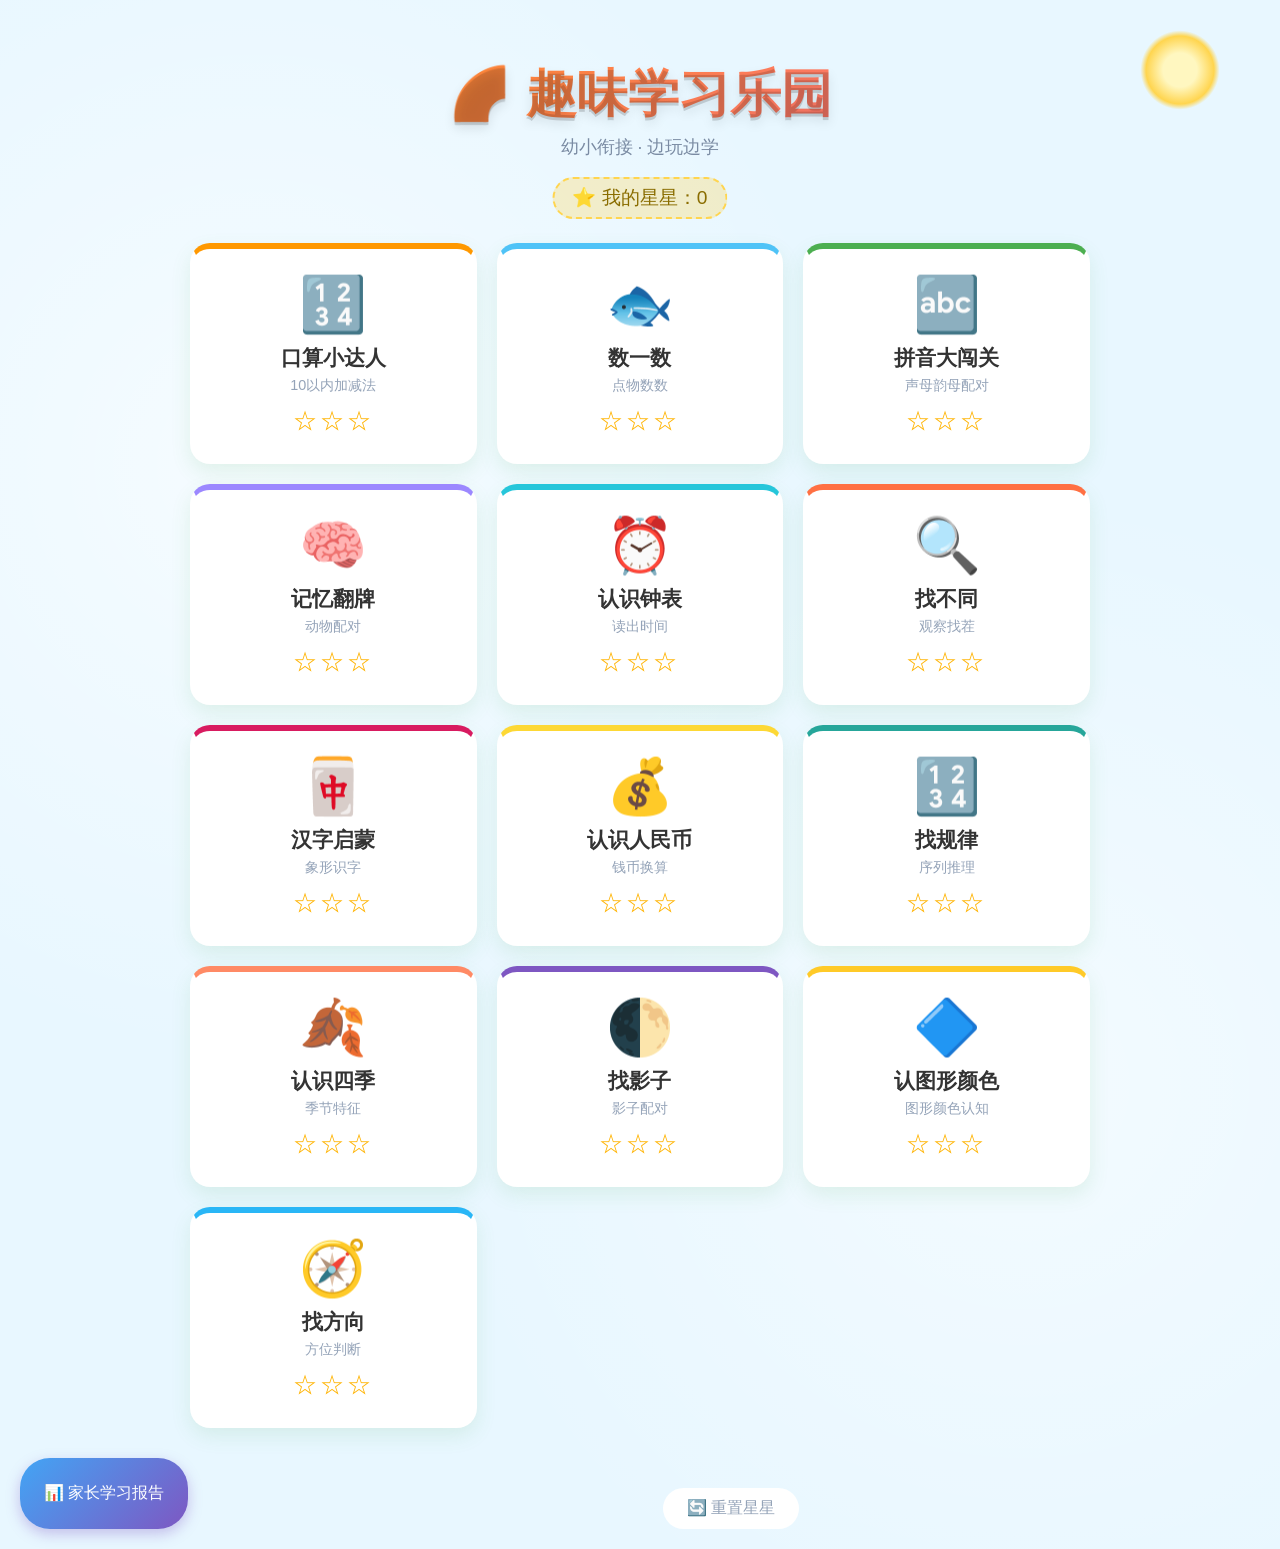
==== index.html @ 79a0d73b "feat: 幼小衔接趣味学习乐园 - 13个教学小游戏 + 家长学习报告" ====
<!DOCTYPE html>
<html lang="zh-CN">
<head>
<meta charset="UTF-8">
<meta name="viewport" content="width=device-width, initial-scale=1.0">
<title>幼小衔接 · 趣味学习乐园</title>
<link rel="stylesheet" href="style.css">
</head>
<body>
<!-- ===== 主菜单 ===== -->
<div id="menuScreen" class="screen active">
  <div class="sky">
    <div class="sun"></div>
    <div class="cloud c1"></div>
    <div class="cloud c2"></div>
  </div>
  <h1 class="title">🌈 趣味学习乐园</h1>
  <p class="subtitle">幼小衔接 · 边玩边学</p>
  <div class="star-total">⭐ 我的星星：<span id="totalStars">0</span></div>
  <div class="menu-grid">
    <div class="card" data-game="math">
      <div class="card-icon">🔢</div>
      <div class="card-name">口算小达人</div>
      <div class="card-desc">10以内加减法</div>
      <div class="card-stars" id="stars-math">☆☆☆</div>
    </div>
    <div class="card" data-game="count">
      <div class="card-icon">🐟</div>
      <div class="card-name">数一数</div>
      <div class="card-desc">点物数数</div>
      <div class="card-stars" id="stars-count">☆☆☆</div>
    </div>
    <div class="card" data-game="pinyin">
      <div class="card-icon">🔤</div>
      <div class="card-name">拼音大闯关</div>
      <div class="card-desc">声母韵母配对</div>
      <div class="card-stars" id="stars-pinyin">☆☆☆</div>
    </div>
    <div class="card" data-game="memory">
      <div class="card-icon">🧠</div>
      <div class="card-name">记忆翻牌</div>
      <div class="card-desc">动物配对</div>
      <div class="card-stars" id="stars-memory">☆☆☆</div>
    </div>
    <div class="card" data-game="clock">
      <div class="card-icon">⏰</div>
      <div class="card-name">认识钟表</div>
      <div class="card-desc">读出时间</div>
      <div class="card-stars" id="stars-clock">☆☆☆</div>
    </div>
    <div class="card" data-game="spot">
      <div class="card-icon">🔍</div>
      <div class="card-name">找不同</div>
      <div class="card-desc">观察找茬</div>
      <div class="card-stars" id="stars-spot">☆☆☆</div>
    </div>
    <div class="card" data-game="hanzi">
      <div class="card-icon">🀄</div>
      <div class="card-name">汉字启蒙</div>
      <div class="card-desc">象形识字</div>
      <div class="card-stars" id="stars-hanzi">☆☆☆</div>
    </div>
    <div class="card" data-game="money">
      <div class="card-icon">💰</div>
      <div class="card-name">认识人民币</div>
      <div class="card-desc">钱币换算</div>
      <div class="card-stars" id="stars-money">☆☆☆</div>
    </div>
    <div class="card" data-game="pattern">
      <div class="card-icon">🔢</div>
      <div class="card-name">找规律</div>
      <div class="card-desc">序列推理</div>
      <div class="card-stars" id="stars-pattern">☆☆☆</div>
    </div>
    <div class="card" data-game="season">
      <div class="card-icon">🍂</div>
      <div class="card-name">认识四季</div>
      <div class="card-desc">季节特征</div>
      <div class="card-stars" id="stars-season">☆☆☆</div>
    </div>
    <div class="card" data-game="shadow">
      <div class="card-icon">🌓</div>
      <div class="card-name">找影子</div>
      <div class="card-desc">影子配对</div>
      <div class="card-stars" id="stars-shadow">☆☆☆</div>
    </div>
    <div class="card" data-game="shapes">
      <div class="card-icon">🔷</div>
      <div class="card-name">认图形颜色</div>
      <div class="card-desc">图形颜色认知</div>
      <div class="card-stars" id="stars-shapes">☆☆☆</div>
    </div>
    <div class="card" data-game="direction">
      <div class="card-icon">🧭</div>
      <div class="card-name">找方向</div>
      <div class="card-desc">方位判断</div>
      <div class="card-stars" id="stars-direction">☆☆☆</div>
    </div>
  </div>
  <div class="menu-actions">
    <button class="btn report-btn" id="reportBtn">📊 家长学习报告</button>
    <button class="btn reset-btn" id="resetBtn">🔄 重置星星</button>
  </div>
</div>

<!-- ===== 家长学习报告屏 ===== -->
<div id="reportScreen" class="screen">
  <div class="game-topbar">
    <button class="btn back-btn" id="reportBackBtn">← 返回首页</button>
    <div class="game-title">📊 家长学习报告</div>
    <div class="game-score">⭐ <span id="reportTotalStars">0</span></div>
  </div>
  <div class="report-summary" id="reportSummary"></div>
  <div class="report-body">
    <div class="report-panel">
      <div class="report-panel-title">能力雷达图</div>
      <canvas id="radarCanvas" width="360" height="300"></canvas>
      <div class="radar-legend" id="radarLegend"></div>
    </div>
    <div class="report-panel">
      <div class="report-panel-title">各游戏表现</div>
      <div class="report-list" id="reportList"></div>
    </div>
  </div>
  <div class="report-actions">
    <button class="btn ghost-btn" id="reportResetBtn">🗑️ 清除全部记录</button>
  </div>
</div>

<!-- ===== 游戏容器（动态注入） ===== -->
<div id="gameScreen" class="screen">
  <div class="game-topbar">
    <button class="btn back-btn" id="backBtn">← 返回</button>
    <div class="game-title" id="gameTitle"></div>
    <div class="game-score">⭐ <span id="gameStars">0</span></div>
  </div>
  <div id="gameArea"></div>
</div>

<!-- ===== 弹窗 ===== -->
<div id="modal" class="modal hidden">
  <div class="modal-box">
    <div class="modal-emoji" id="modalEmoji">🎉</div>
    <div class="modal-title" id="modalTitle"></div>
    <div class="modal-text" id="modalText"></div>
    <button class="btn primary-btn" id="modalBtn">再来一局</button>
    <button class="btn ghost-btn" id="modalBackBtn">返回首页</button>
  </div>
</div>

<!-- 音效 -->
<audio id="snd-correct" preload="auto"></audio>
<audio id="snd-wrong" preload="auto"></audio>
<audio id="snd-win" preload="auto"></audio>
<audio id="snd-click" preload="auto"></audio>

<script src="game.js"></script>
</body>
</html>
---- style.css ----
/* ===== 基础 ===== */
* { margin: 0; padding: 0; box-sizing: border-box; }
:root {
  --green: #4caf50;
  --green-dark: #388e3c;
  --orange: #ff9800;
  --pink: #ff6b9d;
  --blue: #4fc3f7;
  --purple: #9c88ff;
  --yellow: #ffd54f;
  --bg: #e8f7ff;
}
body {
  font-family: "PingFang SC", "Microsoft YaHei", "Segoe UI", sans-serif;
  background: var(--bg);
  min-height: 100vh;
  overflow-x: hidden;
  user-select: none;
  -webkit-user-select: none;
  background-image: radial-gradient(circle at 20% 30%, rgba(255,255,255,.6) 0%, transparent 40%),
                    radial-gradient(circle at 80% 70%, rgba(255,255,255,.5) 0%, transparent 40%);
}

/* ===== 屏幕切换 ===== */
.screen { display: none; min-height: 100vh; padding: 20px; position: relative; }
.screen.active { display: block; animation: fadeIn .4s ease; }
@keyframes fadeIn { from { opacity: 0; transform: translateY(10px); } to { opacity: 1; transform: none; } }
.hidden { display: none !important; }

/* ===== 主菜单 ===== */
.sky { position: absolute; inset: 0; overflow: hidden; pointer-events: none; }
.sun {
  position: absolute; top: 30px; right: 60px; width: 80px; height: 80px;
  background: radial-gradient(circle, #fff7c0 30%, var(--yellow) 60%, transparent 70%);
  border-radius: 50%; animation: spin 24s linear infinite;
}
@keyframes spin { to { transform: rotate(360deg); } }
.cloud {
  position: absolute; background: rgba(255,255,255,.85); border-radius: 50px;
  animation: drift linear infinite;
}
.c1 { width: 120px; height: 40px; top: 70px; left: -150px; animation-duration: 40s; }
.c1::before { content: ''; position: absolute; width: 50px; height: 50px; background: inherit; border-radius: 50%; top: -25px; left: 20px; }
.c1::after { content: ''; position: absolute; width: 35px; height: 35px; background: inherit; border-radius: 50%; top: -15px; left: 60px; }
.c2 { width: 90px; height: 30px; top: 180px; left: -120px; animation-duration: 55s; animation-delay: -20s; }
.c2::before { content: ''; position: absolute; width: 40px; height: 40px; background: inherit; border-radius: 50%; top: -20px; left: 15px; }
.c2::after { content: ''; position: absolute; width: 28px; height: 28px; background: inherit; border-radius: 50%; top: -12px; left: 45px; }
@keyframes drift { to { transform: translateX(calc(100vw + 200px)); } }

.title {
  text-align: center; font-size: clamp(2rem, 6vw, 3.2rem);
  color: #fff; text-shadow: 0 3px 0 rgba(0,0,0,.15), 0 6px 12px rgba(0,0,0,.1);
  padding-top: 40px; position: relative; z-index: 1;
  background: linear-gradient(135deg, var(--orange), var(--pink));
  -webkit-background-clip: text; background-clip: text; -webkit-text-fill-color: transparent;
}
.subtitle { text-align: center; color: #7a8ba3; font-size: 1.1rem; margin: 6px 0 18px; position: relative; z-index: 1; }
.star-total {
  text-align: center; font-size: 1.2rem; color: #8a6d00; background: rgba(255,213,79,.3);
  display: inline-block; padding: 6px 18px; border-radius: 30px; margin: 0 auto 24px;
  position: relative; z-index: 1; left: 50%; transform: translateX(-50%);
  border: 2px dashed var(--yellow);
}

.menu-grid {
  display: grid; grid-template-columns: repeat(auto-fit, minmax(220px, 1fr));
  gap: 20px; max-width: 900px; margin: 0 auto; position: relative; z-index: 1;
}
.card {
  background: #fff; border-radius: 20px; padding: 24px 16px; text-align: center;
  box-shadow: 0 8px 20px rgba(76,175,80,.12); cursor: pointer;
  transition: transform .2s, box-shadow .2s; border: 3px solid transparent;
}
.card:hover { transform: translateY(-6px) scale(1.03); box-shadow: 0 14px 30px rgba(76,175,80,.25); }
.card:active { transform: scale(.96); }
.card-icon { font-size: 3.4rem; margin-bottom: 8px; animation: bounce 2s infinite; }
.card:nth-child(1) .card-icon { animation-delay: 0s; }
.card:nth-child(2) .card-icon { animation-delay: .3s; }
.card:nth-child(3) .card-icon { animation-delay: .6s; }
.card:nth-child(4) .card-icon { animation-delay: .9s; }
@keyframes bounce { 0%,100% { transform: translateY(0); } 50% { transform: translateY(-8px); } }
.card-name { font-size: 1.3rem; font-weight: 700; color: #333; margin-bottom: 4px; }
.card-desc { color: #94a3b8; font-size: .9rem; margin-bottom: 10px; }
.card-stars { font-size: 1.5rem; color: #ffb300; letter-spacing: 3px; }
.card[data-game="math"] { border-top: 6px solid var(--orange); }
.card[data-game="count"] { border-top: 6px solid var(--blue); }
.card[data-game="pinyin"] { border-top: 6px solid var(--green); }
.card[data-game="memory"] { border-top: 6px solid var(--purple); }
.card[data-game="clock"] { border-top: 6px solid #26c6da; }
.card[data-game="spot"] { border-top: 6px solid #ff7043; }
.card[data-game="hanzi"] { border-top: 6px solid #d81b60; }
.card[data-game="money"] { border-top: 6px solid #fdd835; }
.card[data-game="pattern"] { border-top: 6px solid #26a69a; }
.card[data-game="season"] { border-top: 6px solid #ff8a65; }
.card[data-game="shadow"] { border-top: 6px solid #7e57c2; }
.card[data-game="shapes"] { border-top: 6px solid #ffca28; }
.card[data-game="direction"] { border-top: 6px solid #29b6f6; }

.reset-btn {
  display: block; margin: 30px auto 0; background: #fff; color: #94a3b8;
  border: 2px dashed #cbd5e1; border-radius: 20px; padding: 8px 22px;
  cursor: pointer; font-size: .9rem; transition: .2s; position: relative; z-index: 1;
}
.reset-btn:hover { background: #fff5f5; color: var(--pink); border-color: var(--pink); }

/* ===== 游戏顶栏 ===== */
.game-topbar {
  display: flex; align-items: center; justify-content: space-between;
  max-width: 800px; margin: 0 auto 16px; gap: 12px; flex-wrap: wrap;
}
.game-title { font-size: 1.5rem; font-weight: 800; color: #333; }
.game-score {
  background: linear-gradient(135deg, #fff3c4, #ffe082); padding: 6px 16px;
  border-radius: 30px; font-weight: 700; color: #8a6d00; box-shadow: 0 3px 8px rgba(255,213,79,.4);
}

/* ===== 按钮 ===== */
.btn {
  border: none; border-radius: 30px; padding: 10px 24px; font-size: 1rem;
  cursor: pointer; transition: transform .15s, box-shadow .15s; font-family: inherit;
}
.btn:hover { transform: translateY(-2px); }
.btn:active { transform: scale(.94); }
.back-btn { background: #fff; color: #64748b; box-shadow: 0 3px 8px rgba(0,0,0,.08); }
.primary-btn {
  background: linear-gradient(135deg, var(--orange), #ff7043); color: #fff;
  font-size: 1.15rem; padding: 12px 34px; box-shadow: 0 6px 16px rgba(255,112,67,.4);
}
.ghost-btn { background: #f1f5f9; color: #64748b; margin-left: 10px; }

/* ===== 游戏区 ===== */
#gameArea { max-width: 800px; margin: 0 auto; }
.game-hint { text-align: center; font-size: 1.4rem; color: #475569; margin: 10px 0 20px; font-weight: 600; }
.option-grid {
  display: grid; grid-template-columns: repeat(auto-fit, minmax(110px, 1fr));
  gap: 16px; max-width: 560px; margin: 0 auto;
}
.option-btn {
  background: #fff; border: 3px solid #e2e8f0; border-radius: 18px;
  font-size: 1.6rem; font-weight: 700; color: #334155; padding: 22px 10px;
  cursor: pointer; transition: all .18s; box-shadow: 0 4px 10px rgba(0,0,0,.06);
}
.option-btn:hover { border-color: var(--blue); transform: translateY(-3px); box-shadow: 0 8px 18px rgba(79,195,247,.25); }
.option-btn:active { transform: scale(.93); }
.option-btn.correct { background: #e8f5e9; border-color: var(--green); animation: pop .4s; }
.option-btn.wrong { background: #ffebee; border-color: #ef5350; animation: shake .4s; }
.option-btn.disabled { pointer-events: none; opacity: .75; }
@keyframes pop { 0% { transform: scale(1); } 50% { transform: scale(1.15); } 100% { transform: scale(1); } }
@keyframes shake { 0%,100% { transform: translateX(0); } 25% { transform: translateX(-8px); } 75% { transform: translateX(8px); } }

/* 数一数 */
.fish-pond {
  background: linear-gradient(180deg, #b3e5fc, #e1f5fe 70%, #c8e6c9);
  border-radius: 24px; padding: 30px 20px; margin: 0 auto 20px;
  max-width: 600px; display: flex; flex-wrap: wrap; gap: 14px; justify-content: center;
  min-height: 200px; box-shadow: inset 0 -8px 20px rgba(76,175,80,.15);
}
.fish {
  font-size: 2.6rem; cursor: pointer; transition: transform .2s;
  animation: swim 3s ease-in-out infinite;
}
.fish:hover { transform: scale(1.2) rotate(10deg); }
.fish.selected { transform: scale(1.2); filter: drop-shadow(0 0 8px rgba(255,213,79,.9)); animation: none; }
.fish.answered { opacity: .35; cursor: default; pointer-events: none; }
@keyframes swim { 0%,100% { transform: translateY(0) rotate(-3deg); } 50% { transform: translateY(-8px) rotate(3deg); } }
.count-input-row { text-align: center; margin: 10px 0; }
.count-input {
  width: 120px; padding: 12px; font-size: 1.6rem; text-align: center;
  border: 3px solid var(--blue); border-radius: 16px; outline: none; font-family: inherit;
}
.count-input:focus { border-color: var(--orange); box-shadow: 0 0 0 4px rgba(255,152,0,.15); }
.count-check {
  background: linear-gradient(135deg, var(--green), #66bb6a); color: #fff;
  font-size: 1.2rem; padding: 12px 30px; border-radius: 30px; cursor: pointer;
  border: none; box-shadow: 0 5px 12px rgba(76,175,80,.35); transition: .2s; margin-left: 10px;
}
.count-check:hover { transform: translateY(-2px); }
.count-check:active { transform: scale(.94); }

/* 拼音配对 */
.match-grid {
  display: grid; grid-template-columns: 1fr 1fr; gap: 24px; max-width: 640px; margin: 0 auto;
}
.match-col { display: flex; flex-direction: column; gap: 14px; }
.match-col-label { text-align: center; font-weight: 800; font-size: 1.1rem; color: #64748b; margin-bottom: 2px; }
.match-slot {
  background: #fff; border: 3px dashed #cbd5e1; border-radius: 16px; padding: 16px;
  text-align: center; font-size: 1.7rem; font-weight: 700; color: #475569;
  min-height: 64px; display: flex; align-items: center; justify-content: center;
  cursor: pointer; transition: .2s; position: relative;
}
.match-slot:hover { border-color: var(--purple); }
.match-slot.selected { border-color: var(--purple); border-style: solid; background: #f3f0ff; box-shadow: 0 0 0 4px rgba(156,136,255,.2); }
.match-slot.matched { border-color: var(--green); border-style: solid; background: #e8f5e9; color: var(--green-dark); pointer-events: none; }
.match-slot.wrong-flash { border-color: #ef5350; background: #ffebee; animation: shake .4s; }
.match-slot .badge {
  position: absolute; top: -10px; right: -10px; background: var(--green); color: #fff;
  font-size: .8rem; border-radius: 50%; width: 26px; height: 26px; display: flex; align-items: center; justify-content: center;
}

/* 记忆翻牌 */
.memory-grid {
  display: grid; grid-template-columns: repeat(4, 1fr); gap: 14px; max-width: 480px; margin: 0 auto;
}
.mem-card {
  aspect-ratio: 1 / 1.1; perspective: 600px; cursor: pointer;
}
.mem-inner {
  position: relative; width: 100%; height: 100%; transition: transform .45s;
  transform-style: preserve-3d; border-radius: 16px;
}
.mem-card.flipped .mem-inner { transform: rotateY(180deg); }
.mem-face {
  position: absolute; inset: 0; backface-visibility: hidden; -webkit-backface-visibility: hidden;
  border-radius: 16px; display: flex; align-items: center; justify-content: center; font-size: 2rem;
}
.mem-back {
  background: linear-gradient(135deg, var(--purple), #b388ff); color: #fff; font-size: 2.2rem;
  box-shadow: 0 4px 10px rgba(156,136,255,.35);
}
.mem-front {
  background: #fff; transform: rotateY(180deg); border: 3px solid #e2e8f0;
  box-shadow: 0 4px 10px rgba(0,0,0,.08);
}
.mem-card.matched .mem-inner { animation: pop .5s; }
.mem-card.matched .mem-front { border-color: var(--green); background: #e8f5e9; cursor: default; }
.mem-card.matched { pointer-events: none; }

/* ===== 弹窗 ===== */
.modal {
  position: fixed; inset: 0; background: rgba(30,41,59,.55); display: flex;
  align-items: center; justify-content: center; z-index: 100; backdrop-filter: blur(4px);
}
.modal-box {
  background: #fff; border-radius: 28px; padding: 36px 44px; text-align: center;
  max-width: 420px; width: 90%; box-shadow: 0 20px 60px rgba(0,0,0,.25);
  animation: popIn .4s cubic-bezier(.34,1.56,.64,1);
}
@keyframes popIn { from { transform: scale(.7); opacity: 0; } to { transform: scale(1); opacity: 1; } }
.modal-emoji { font-size: 4rem; animation: bounce 1.2s infinite; }
.modal-title { font-size: 1.8rem; font-weight: 800; color: #333; margin: 12px 0 6px; }
.modal-text { color: #64748b; font-size: 1.05rem; margin-bottom: 22px; line-height: 1.6; }
.modal-stars { font-size: 2.2rem; color: #ffb300; margin-bottom: 16px; letter-spacing: 6px; }

/* ===== 浮动星星动画 ===== */
.float-star {
  position: fixed; font-size: 1.8rem; pointer-events: none; z-index: 200;
  animation: floatUp 1.2s ease-out forwards;
}
@keyframes floatUp {
  0% { transform: translateY(0) scale(.6); opacity: 1; }
  100% { transform: translateY(-120px) scale(1.3); opacity: 0; }
}

/* ===== 认识钟表 ===== */
.clock-wrap { text-align: center; margin: 10px 0 20px; }
.clock-svg { width: 240px; height: 240px; filter: drop-shadow(0 8px 16px rgba(0,0,0,.15)); }
.clock-face { fill: #fff; stroke: #334155; stroke-width: 4; }
.clock-tick { stroke: #94a3b8; stroke-width: 2; }
.clock-tick.major { stroke: #334155; stroke-width: 3.5; }
.clock-hand-h { stroke: #334155; stroke-width: 7; stroke-linecap: round; }
.clock-hand-m { stroke: #475569; stroke-width: 4; stroke-linecap: round; }
.clock-center { fill: #ff7043; }

/* ===== 找不同 ===== */
.spot-scene {
  display: flex; gap: 20px; justify-content: center; flex-wrap: wrap; margin: 10px 0;
}
.spot-panel { position: relative; }
.spot-label { text-align: center; font-weight: 700; color: #64748b; margin-bottom: 4px; }
.spot-canvas {
  background: #fff; border: 3px solid #e2e8f0; border-radius: 16px;
  cursor: crosshair; display: block;
}
.spot-canvas.selected { border-color: var(--orange); box-shadow: 0 0 0 4px rgba(255,152,0,.2); }
.spot-bubble {
  position: absolute; width: 26px; height: 26px; border-radius: 50%;
  background: rgba(76,175,80,.9); color: #fff; font-size: 1rem; font-weight: 700;
  display: flex; align-items: center; justify-content: center;
  animation: popIn .3s; pointer-events: none; z-index: 2;
}

/* ===== 汉字启蒙 ===== */
.hanzi-quiz { text-align: center; }
.hanzi-big {
  font-size: 6rem; font-weight: 800; color: #334155; margin: 8px 0 4px;
  text-shadow: 0 4px 10px rgba(0,0,0,.08);
}
.hanzi-pic { font-size: 3.6rem; margin-bottom: 14px; animation: bounce 2s infinite; }
.hanzi-options { display: grid; grid-template-columns: repeat(auto-fit, minmax(120px, 1fr)); gap: 14px; max-width: 480px; margin: 0 auto; }
.hanzi-opt {
  background: #fff; border: 3px solid #f3d1e0; border-radius: 16px; padding: 16px 8px;
  font-size: 1.2rem; font-weight: 700; color: #4a4a4a; cursor: pointer; transition: .18s;
}
.hanzi-opt .hz { display: block; font-size: 2.4rem; margin-bottom: 4px; }
.hanzi-opt:hover { border-color: #d81b60; transform: translateY(-3px); }
.hanzi-opt.correct { background: #e8f5e9; border-color: var(--green); animation: pop .4s; }
.hanzi-opt.wrong { background: #ffebee; border-color: #ef5350; animation: shake .4s; }
.hanzi-opt.disabled { pointer-events: none; opacity: .7; }

/* ===== 认识人民币 ===== */
.money-display { text-align: center; margin: 10px 0 20px; }
.money-question {
  display: inline-block; background: linear-gradient(135deg, #fff9c4, #fff3cd);
  border: 3px solid #fdd835; border-radius: 20px; padding: 18px 34px;
  font-size: 1.8rem; font-weight: 800; color: #8d6e00; box-shadow: 0 6px 16px rgba(253,216,53,.3);
}
.money-options { display: grid; grid-template-columns: repeat(auto-fit, minmax(130px, 1fr)); gap: 14px; max-width: 560px; margin: 0 auto; }
.money-opt {
  background: #fff; border: 3px solid #e2e8f0; border-radius: 16px; padding: 14px 10px;
  font-size: 1.1rem; font-weight: 700; color: #334155; cursor: pointer; transition: .18s;
  text-align: center; box-shadow: 0 4px 10px rgba(0,0,0,.06);
}
.money-opt .coin { display: block; font-size: 2.2rem; margin-bottom: 4px; }
.money-opt:hover { border-color: #fdd835; transform: translateY(-3px); box-shadow: 0 8px 18px rgba(253,216,53,.3); }
.money-opt.correct { background: #e8f5e9; border-color: var(--green); animation: pop .4s; }
.money-opt.wrong { background: #ffebee; border-color: #ef5350; animation: shake .4s; }
.money-opt.disabled { pointer-events: none; opacity: .7; }

/* ===== 找规律 ===== */
.pattern-seq {
  display: flex; gap: 10px; justify-content: center; flex-wrap: wrap;
  margin: 16px 0 22px; padding: 20px; background: #fff; border-radius: 20px;
  border: 3px dashed #b2dfdb; max-width: 620px; margin-left: auto; margin-right: auto;
}
.pattern-item {
  width: 56px; height: 56px; display: flex; align-items: center; justify-content: center;
  background: linear-gradient(135deg, #e0f7fa, #b2ebf2); border-radius: 14px;
  font-size: 1.8rem; font-weight: 800; color: #00695c; box-shadow: 0 3px 8px rgba(38,166,154,.25);
  animation: popIn .3s;
}
.pattern-item.emoji-item { background: #fff3e0; font-size: 2rem; color: #e65100; }
.pattern-item.blank { background: #fff; border: 3px dashed #26a69a; color: #26a69a; animation: pulse 1.2s infinite; }
@keyframes pulse { 0%,100% { transform: scale(1); } 50% { transform: scale(1.12); } }
.pattern-options { display: grid; grid-template-columns: repeat(auto-fit, minmax(90px, 1fr)); gap: 12px; max-width: 480px; margin: 0 auto; }
.pattern-opt {
  background: #fff; border: 3px solid #b2dfdb; border-radius: 14px; padding: 12px 6px;
  font-size: 1.5rem; font-weight: 700; color: #334155; cursor: pointer; transition: .18s;
  box-shadow: 0 3px 8px rgba(0,0,0,.05);
}
.pattern-opt:hover { border-color: #26a69a; transform: translateY(-3px); }
.pattern-opt.correct { background: #e0f2f1; border-color: #26a69a; animation: pop .4s; }
.pattern-opt.wrong { background: #ffebee; border-color: #ef5350; animation: shake .4s; }
.pattern-opt.disabled { pointer-events: none; opacity: .7; }

/* ===== 响应式 ===== */
@media (max-width: 520px) {
  .option-grid { grid-template-columns: repeat(2, 1fr); }
  .memory-grid { grid-template-columns: repeat(4, 1fr); gap: 8px; }
  .mem-face { font-size: 1.5rem; }
  .match-grid { grid-template-columns: 1fr; gap: 12px; }
  .menu-grid { grid-template-columns: repeat(2, 1fr); gap: 12px; }
  .card-icon { font-size: 2.4rem; }
  .card-name { font-size: 1.05rem; }
  .fish { font-size: 2rem; }
  .clock-svg { width: 200px; height: 200px; }
  .spot-scene { flex-direction: column; align-items: center; }
  .hanzi-big { font-size: 4.5rem; }
}

/* ===== 认识四季 ===== */
.season-quiz { text-align: center; }
.season-big { font-size: 5.5rem; margin: 6px 0 8px; display: block; animation: bounce 2s infinite; }
.season-desc { font-size: 1.3rem; color: #475569; margin-bottom: 18px; }
.season-options { display: grid; grid-template-columns: repeat(auto-fit, minmax(120px, 1fr)); gap: 14px; max-width: 500px; margin: 0 auto; }
.season-opt {
  background: #fff; border: 3px solid #e2e8f0; border-radius: 18px; padding: 16px 8px;
  cursor: pointer; transition: .18s; box-shadow: 0 4px 10px rgba(0,0,0,.06);
}
.season-opt:hover { transform: translateY(-3px); box-shadow: 0 8px 18px rgba(255,138,101,.3); }
.season-opt .se-icon { display: block; font-size: 2.6rem; margin-bottom: 4px; }
.season-opt .se-name { font-size: 1.1rem; font-weight: 700; color: #334155; }
.season-opt.correct { background: #e8f5e9; border-color: var(--green); animation: pop .4s; }
.season-opt.wrong { background: #ffebee; border-color: #ef5350; animation: shake .4s; }
.season-opt.disabled { pointer-events: none; opacity: .7; }

/* ===== 找影子 ===== */
.shadow-grid {
  display: grid; grid-template-columns: 1fr 1fr; gap: 24px; max-width: 620px; margin: 0 auto;
}
.shadow-col { display: flex; flex-direction: column; gap: 12px; }
.shadow-col-label { text-align: center; font-weight: 800; font-size: 1.1rem; color: #64748b; }
.shadow-item {
  background: #fff; border: 3px dashed #cbd5e1; border-radius: 16px; min-height: 72px;
  display: flex; align-items: center; justify-content: center; font-size: 2.4rem;
  cursor: pointer; transition: .2s;
}
.shadow-item:hover { border-color: #7e57c2; }
.shadow-item.selected { border-color: #7e57c2; border-style: solid; background: #f3e5f5; box-shadow: 0 0 0 4px rgba(126,87,194,.2); }
.shadow-item.matched { border-color: var(--green); border-style: solid; background: #e8f5e9; pointer-events: none; opacity: .6; }
.shadow-item.shadow { background: #f5f3f0; color: #6b7280; filter: drop-shadow(0 0 0) grayscale(1); }
.shadow-item.wrong-flash { border-color: #ef5350; background: #ffebee; animation: shake .4s; }
.shadow-item .badge {
  position: absolute; top: -10px; right: -10px; background: var(--green); color: #fff;
  font-size: .8rem; border-radius: 50%; width: 26px; height: 26px; display: flex; align-items: center; justify-content: center;
}
.shadow-item { position: relative; }

/* ===== 菜单按钮组 ===== */
.menu-actions { display: flex; justify-content: center; gap: 14px; margin-top: 30px; flex-wrap: wrap; position: relative; z-index: 1; }
.report-btn {
  background: linear-gradient(135deg, #42a5f5, #7e57c2); color: #fff;
  padding: 10px 24px; border-radius: 30px; box-shadow: 0 5px 14px rgba(126,87,194,.35);
}

/* ===== 认图形/颜色 ===== */
.shape-quiz { text-align: center; }
.shape-big { display: flex; gap: 16px; justify-content: center; margin: 12px 0; }
.shape-symbol { width: 90px; height: 90px; display: inline-flex; align-items: center; justify-content: center; border-radius: 18px; background: #fff; box-shadow: 0 6px 16px rgba(0,0,0,.08); }
.shape-symbol .fig { width: 56px; height: 56px; }
.shape-options { display: grid; grid-template-columns: repeat(auto-fit, minmax(120px, 1fr)); gap: 14px; max-width: 540px; margin: 0 auto; }
.shape-opt {
  background: #fff; border: 3px solid #e2e8f0; border-radius: 18px; padding: 14px 8px;
  cursor: pointer; transition: .18s; box-shadow: 0 4px 10px rgba(0,0,0,.06);
}
.shape-opt:hover { transform: translateY(-3px); box-shadow: 0 8px 18px rgba(255,202,40,.3); }
.shape-opt .swatch { width: 34px; height: 34px; border-radius: 8px; display: inline-block; margin-bottom: 4px; border: 2px solid rgba(0,0,0,.1); }
.shape-opt .sh-name { display: block; font-size: 1.05rem; font-weight: 700; color: #334155; }
.shape-opt.correct { background: #e8f5e9; border-color: var(--green); animation: pop .4s; }
.shape-opt.wrong { background: #ffebee; border-color: #ef5350; animation: shake .4s; }
.shape-opt.disabled { pointer-events: none; opacity: .7; }

/* ===== 找方向 ===== */
.dir-grid-wrap { text-align: center; margin: 10px 0 20px; }
.dir-grid {
  display: inline-grid; grid-template-columns: repeat(3, 84px); gap: 8px;
  background: linear-gradient(135deg, #e3f2fd, #bbdefb); padding: 14px; border-radius: 20px;
  box-shadow: inset 0 -4px 12px rgba(41,182,246,.25);
}
.dir-cell {
  width: 84px; height: 84px; background: #fff; border-radius: 14px;
  display: flex; align-items: center; justify-content: center; font-size: 2.4rem;
  box-shadow: 0 3px 8px rgba(0,0,0,.08);
}
.dir-cell.center { background: #fff9c4; border: 3px dashed #ffca28; }
.dir-cell.spotlight { animation: spotlight .8s ease; }
@keyframes spotlight { 0% { transform: scale(1); box-shadow: 0 0 0 0 rgba(255,87,34,.6); } 100% { transform: scale(1.05); box-shadow: 0 0 0 18px rgba(255,87,34,0); } }
.dir-question { font-size: 1.5rem; font-weight: 700; color: #334155; margin-bottom: 16px; }

/* ===== 家长报告 ===== */
.report-summary {
  display: grid; grid-template-columns: repeat(auto-fit, minmax(160px, 1fr)); gap: 14px;
  max-width: 800px; margin: 0 auto 22px;
}
.report-stat {
  background: #fff; border-radius: 18px; padding: 16px; text-align: center;
  box-shadow: 0 5px 14px rgba(0,0,0,.07); border-top: 5px solid var(--blue);
}
.report-stat:nth-child(2) { border-top-color: var(--green); }
.report-stat:nth-child(3) { border-top-color: var(--orange); }
.report-stat:nth-child(4) { border-top-color: var(--purple); }
.report-stat .num { font-size: 2rem; font-weight: 800; color: #334155; }
.report-stat .lbl { font-size: .85rem; color: #94a3b8; margin-top: 4px; }
.report-body {
  display: grid; grid-template-columns: 1fr 1fr; gap: 20px; max-width: 800px; margin: 0 auto;
}
.report-panel {
  background: #fff; border-radius: 20px; padding: 20px; box-shadow: 0 5px 14px rgba(0,0,0,.07);
}
.report-panel-title { font-size: 1.15rem; font-weight: 800; color: #334155; margin-bottom: 12px; text-align: center; }
#radarCanvas { display: block; margin: 0 auto; max-width: 100%; }
.radar-legend { display: flex; flex-wrap: wrap; gap: 8px; justify-content: center; margin-top: 10px; }
.radar-legend span { font-size: .8rem; color: #64748b; display: inline-flex; align-items: center; gap: 4px; }
.radar-legend i { width: 12px; height: 12px; border-radius: 3px; display: inline-block; }
.report-list { max-height: 380px; overflow-y: auto; }
.report-row {
  display: flex; align-items: center; gap: 10px; padding: 10px 6px;
  border-bottom: 1px solid #f1f5f9;
}
.report-row:last-child { border-bottom: none; }
.report-row .g-icon { font-size: 1.5rem; }
.report-row .g-name { flex: 1; font-weight: 600; color: #334155; }
.report-row .g-rate { font-weight: 800; color: var(--green); }
.report-row .g-time { font-size: .8rem; color: #94a3b8; }
.report-row .g-bar { width: 70px; height: 8px; background: #e2e8f0; border-radius: 5px; overflow: hidden; }
.report-row .g-bar i { display: block; height: 100%; background: linear-gradient(90deg, var(--green), #66bb6a); border-radius: 5px; }
.report-row.noplay { opacity: .55; }
.report-actions { text-align: center; margin-top: 20px; }
@media (max-width: 640px) {
  .report-body { grid-template-columns: 1fr; }
  .dir-grid { grid-template-columns: repeat(3, 68px); }
  .dir-cell { width: 68px; height: 68px; font-size: 1.8rem; }
}
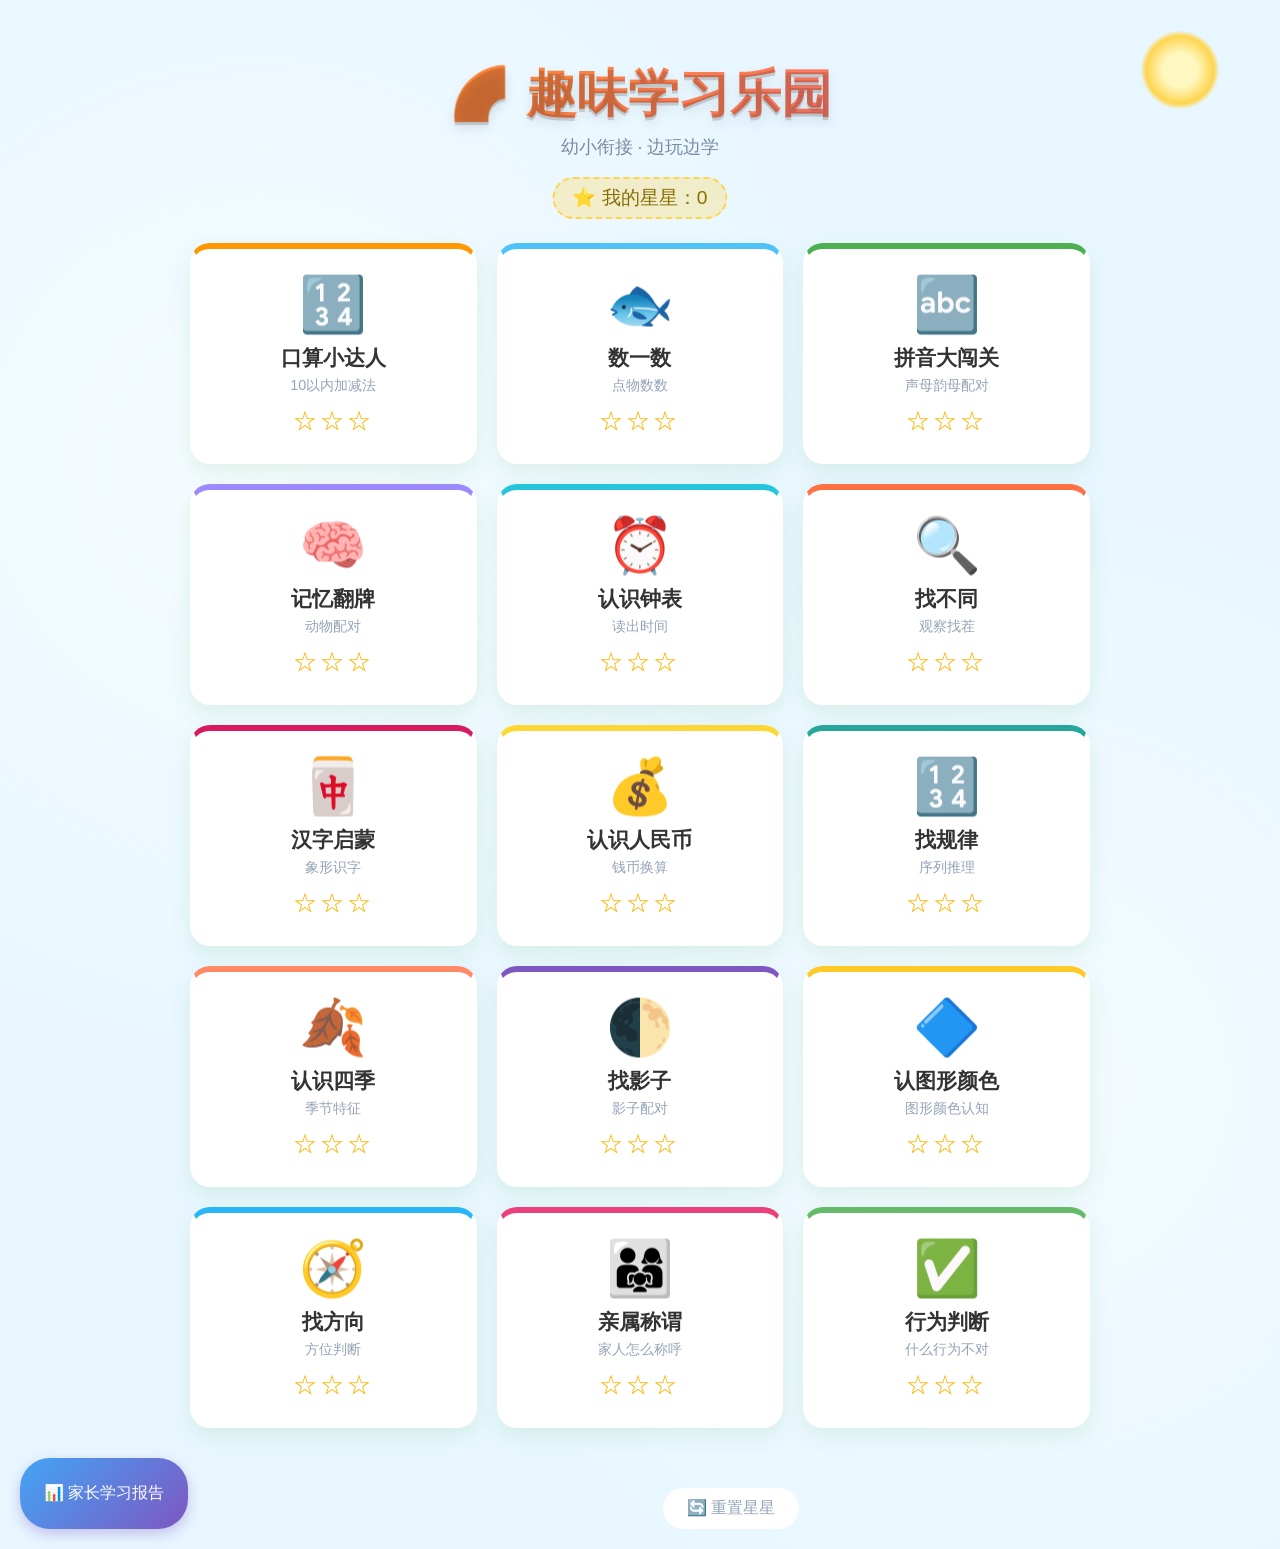
==== commit 1189f4a2: "feat: 新增2个启蒙游戏 - 亲属称谓(爸爸的爸爸叫什么) + 行为判断(哪些行为不对)，雷达图扩展为8维" ====
--- a/index.html
+++ b/index.html
@@ -96,6 +96,18 @@
       <div class="card-desc">方位判断</div>
       <div class="card-stars" id="stars-direction">☆☆☆</div>
     </div>
+    <div class="card" data-game="family">
+      <div class="card-icon">👨‍👩‍👧</div>
+      <div class="card-name">亲属称谓</div>
+      <div class="card-desc">家人怎么称呼</div>
+      <div class="card-stars" id="stars-family">☆☆☆</div>
+    </div>
+    <div class="card" data-game="behavior">
+      <div class="card-icon">✅</div>
+      <div class="card-name">行为判断</div>
+      <div class="card-desc">什么行为不对</div>
+      <div class="card-stars" id="stars-behavior">☆☆☆</div>
+    </div>
   </div>
   <div class="menu-actions">
     <button class="btn report-btn" id="reportBtn">📊 家长学习报告</button>
--- a/style.css
+++ b/style.css
@@ -95,6 +95,8 @@
 .card[data-game="shadow"] { border-top: 6px solid #7e57c2; }
 .card[data-game="shapes"] { border-top: 6px solid #ffca28; }
 .card[data-game="direction"] { border-top: 6px solid #29b6f6; }
+.card[data-game="family"] { border-top: 6px solid #ec407a; }
+.card[data-game="behavior"] { border-top: 6px solid #66bb6a; }
 
 .reset-btn {
   display: block; margin: 30px auto 0; background: #fff; color: #94a3b8;
@@ -143,6 +145,7 @@
 .option-btn:hover { border-color: var(--blue); transform: translateY(-3px); box-shadow: 0 8px 18px rgba(79,195,247,.25); }
 .option-btn:active { transform: scale(.93); }
 .option-btn.correct { background: #e8f5e9; border-color: var(--green); animation: pop .4s; }
+.option-btn.correct-highlight { background: #e8f5e9; border-color: var(--green); box-shadow: 0 0 0 4px rgba(76,175,80,.25); animation: pop .4s; }
 .option-btn.wrong { background: #ffebee; border-color: #ef5350; animation: shake .4s; }
 .option-btn.disabled { pointer-events: none; opacity: .75; }
 @keyframes pop { 0% { transform: scale(1); } 50% { transform: scale(1.15); } 100% { transform: scale(1); } }
@@ -480,4 +483,12 @@
   .report-body { grid-template-columns: 1fr; }
   .dir-grid { grid-template-columns: repeat(3, 68px); }
   .dir-cell { width: 68px; height: 68px; font-size: 1.8rem; }
-}+}
+/* ===== 答错高亮正确答案 ===== */
+.season-opt.correct-highlight { background: #e8f5e9; border-color: var(--green); box-shadow: 0 0 0 4px rgba(76,175,80,.25); animation: pop .4s; }
+.shape-opt.correct-highlight { background: #e8f5e9; border-color: var(--green); box-shadow: 0 0 0 4px rgba(76,175,80,.25); animation: pop .4s; }
+.hanzi-opt.correct-highlight { background: #e8f5e9; border-color: var(--green); box-shadow: 0 0 0 4px rgba(76,175,80,.25); animation: pop .4s; }
+.money-opt.correct-highlight { background: #e8f5e9; border-color: var(--green); box-shadow: 0 0 0 4px rgba(76,175,80,.25); animation: pop .4s; }
+.pattern-opt.correct-highlight { background: #e0f2f1; border-color: #26a69a; box-shadow: 0 0 0 4px rgba(38,166,154,.25); animation: pop .4s; }
+.match-slot.matched-highlight { border-color: var(--green); border-style: solid; background: #e8f5e9; color: var(--green-dark); }
+.shadow-item.matched-highlight { border-color: var(--green); border-style: solid; background: #e8f5e9; }
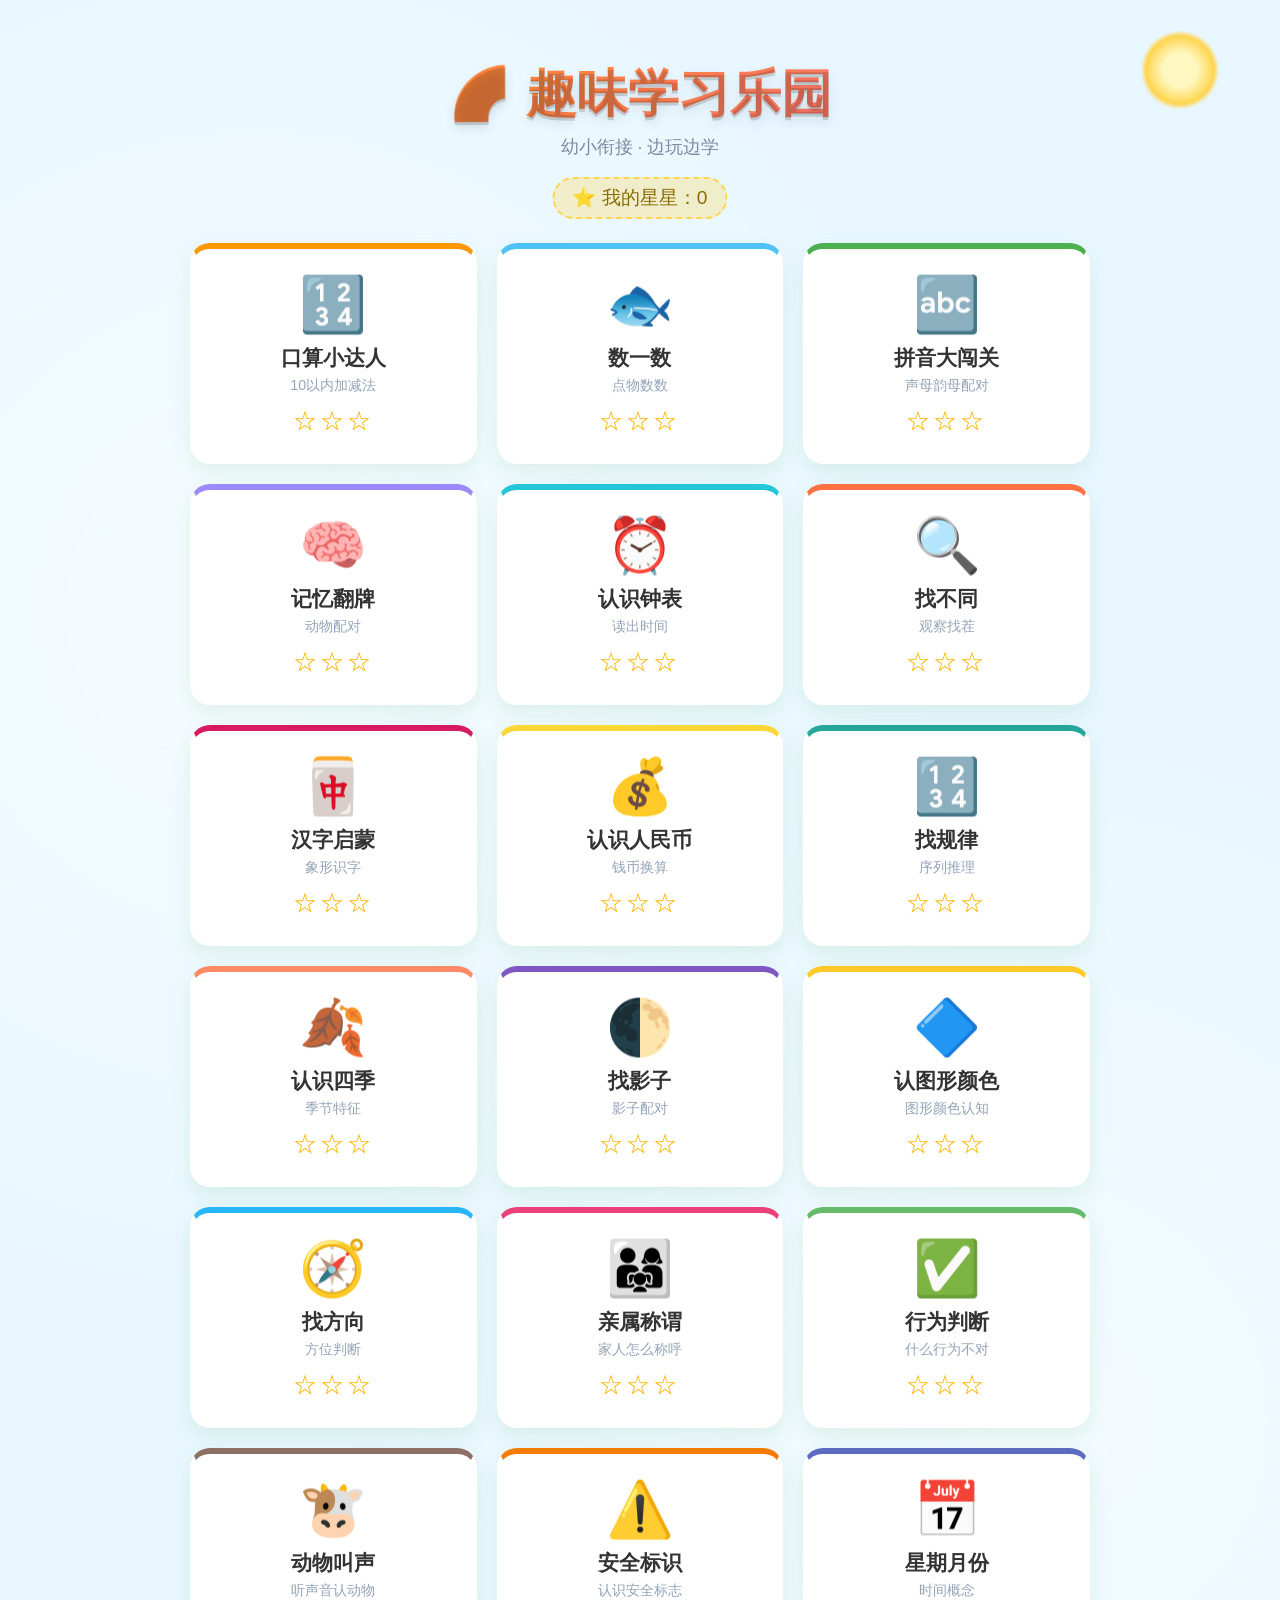
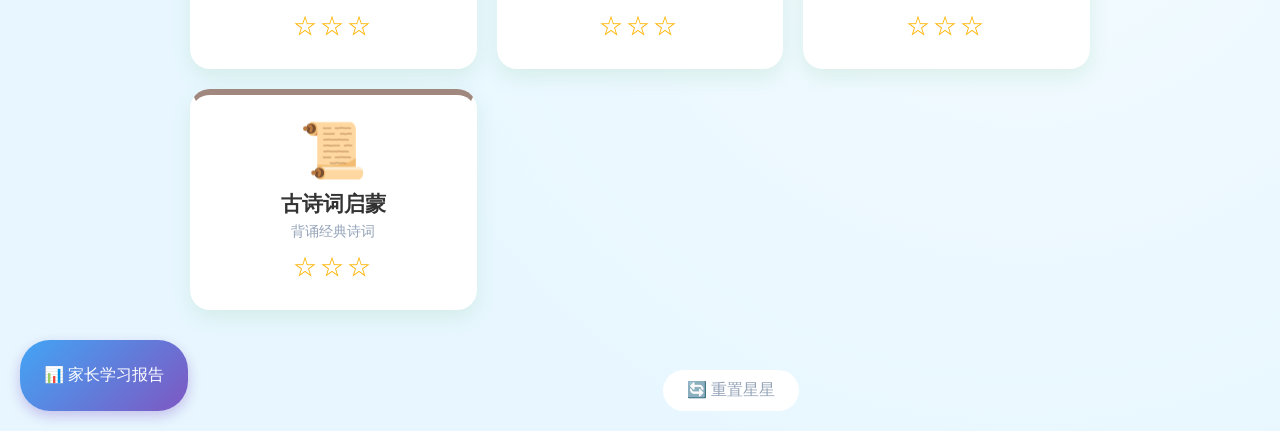
==== commit 5bf35d03: "feat: 新增4个启蒙游戏 - 动物叫声/安全标识/星期月份/古诗词启蒙，共19个游戏" ====
--- a/index.html
+++ b/index.html
@@ -108,6 +108,30 @@
       <div class="card-desc">什么行为不对</div>
       <div class="card-stars" id="stars-behavior">☆☆☆</div>
     </div>
+    <div class="card" data-game="animal">
+      <div class="card-icon">🐮</div>
+      <div class="card-name">动物叫声</div>
+      <div class="card-desc">听声音认动物</div>
+      <div class="card-stars" id="stars-animal">☆☆☆</div>
+    </div>
+    <div class="card" data-game="safety">
+      <div class="card-icon">⚠️</div>
+      <div class="card-name">安全标识</div>
+      <div class="card-desc">认识安全标志</div>
+      <div class="card-stars" id="stars-safety">☆☆☆</div>
+    </div>
+    <div class="card" data-game="calendar">
+      <div class="card-icon">📅</div>
+      <div class="card-name">星期月份</div>
+      <div class="card-desc">时间概念</div>
+      <div class="card-stars" id="stars-calendar">☆☆☆</div>
+    </div>
+    <div class="card" data-game="poem">
+      <div class="card-icon">📜</div>
+      <div class="card-name">古诗词启蒙</div>
+      <div class="card-desc">背诵经典诗词</div>
+      <div class="card-stars" id="stars-poem">☆☆☆</div>
+    </div>
   </div>
   <div class="menu-actions">
     <button class="btn report-btn" id="reportBtn">📊 家长学习报告</button>
--- a/style.css
+++ b/style.css
@@ -97,6 +97,10 @@
 .card[data-game="direction"] { border-top: 6px solid #29b6f6; }
 .card[data-game="family"] { border-top: 6px solid #ec407a; }
 .card[data-game="behavior"] { border-top: 6px solid #66bb6a; }
+.card[data-game="animal"] { border-top: 6px solid #8d6e63; }
+.card[data-game="safety"] { border-top: 6px solid #f57c00; }
+.card[data-game="calendar"] { border-top: 6px solid #5c6bc0; }
+.card[data-game="poem"] { border-top: 6px solid #a1887f; }
 
 .reset-btn {
   display: block; margin: 30px auto 0; background: #fff; color: #94a3b8;
@@ -492,3 +496,26 @@
 .pattern-opt.correct-highlight { background: #e0f2f1; border-color: #26a69a; box-shadow: 0 0 0 4px rgba(38,166,154,.25); animation: pop .4s; }
 .match-slot.matched-highlight { border-color: var(--green); border-style: solid; background: #e8f5e9; color: var(--green-dark); }
 .shadow-item.matched-highlight { border-color: var(--green); border-style: solid; background: #e8f5e9; }
+
+/* ===== 动物叫声 ===== */
+.animal-display { text-align: center; margin: 6px 0 16px; }
+.animal-demo {
+  display: inline-block; font-size: 4.5rem; background: #fff3e0;
+  border-radius: 24px; padding: 14px 30px; border: 3px solid #ffcc80;
+  box-shadow: 0 8px 20px rgba(255,152,0,.25); animation: bounce 2s infinite;
+}
+
+/* ===== 安全标识 ===== */
+.safety-sign {
+  display: inline-block; font-size: 4rem; width: 100px; height: 100px; line-height: 100px;
+  background: #fff; border: 4px solid #f57c00; border-radius: 50%;
+  box-shadow: 0 8px 20px rgba(245,124,0,.3); margin: 6px 0 10px;
+}
+
+/* ===== 古诗词 ===== */
+.poem-line {
+  display: inline-block; font-size: 2rem; font-weight: 800; color: #4e342e;
+  background: linear-gradient(135deg, #fdf6e3, #f5e6c8); border-radius: 16px;
+  padding: 16px 30px; margin-bottom: 10px; box-shadow: 0 6px 16px rgba(0,0,0,.08);
+  border-left: 6px solid #8d6e63;
+}
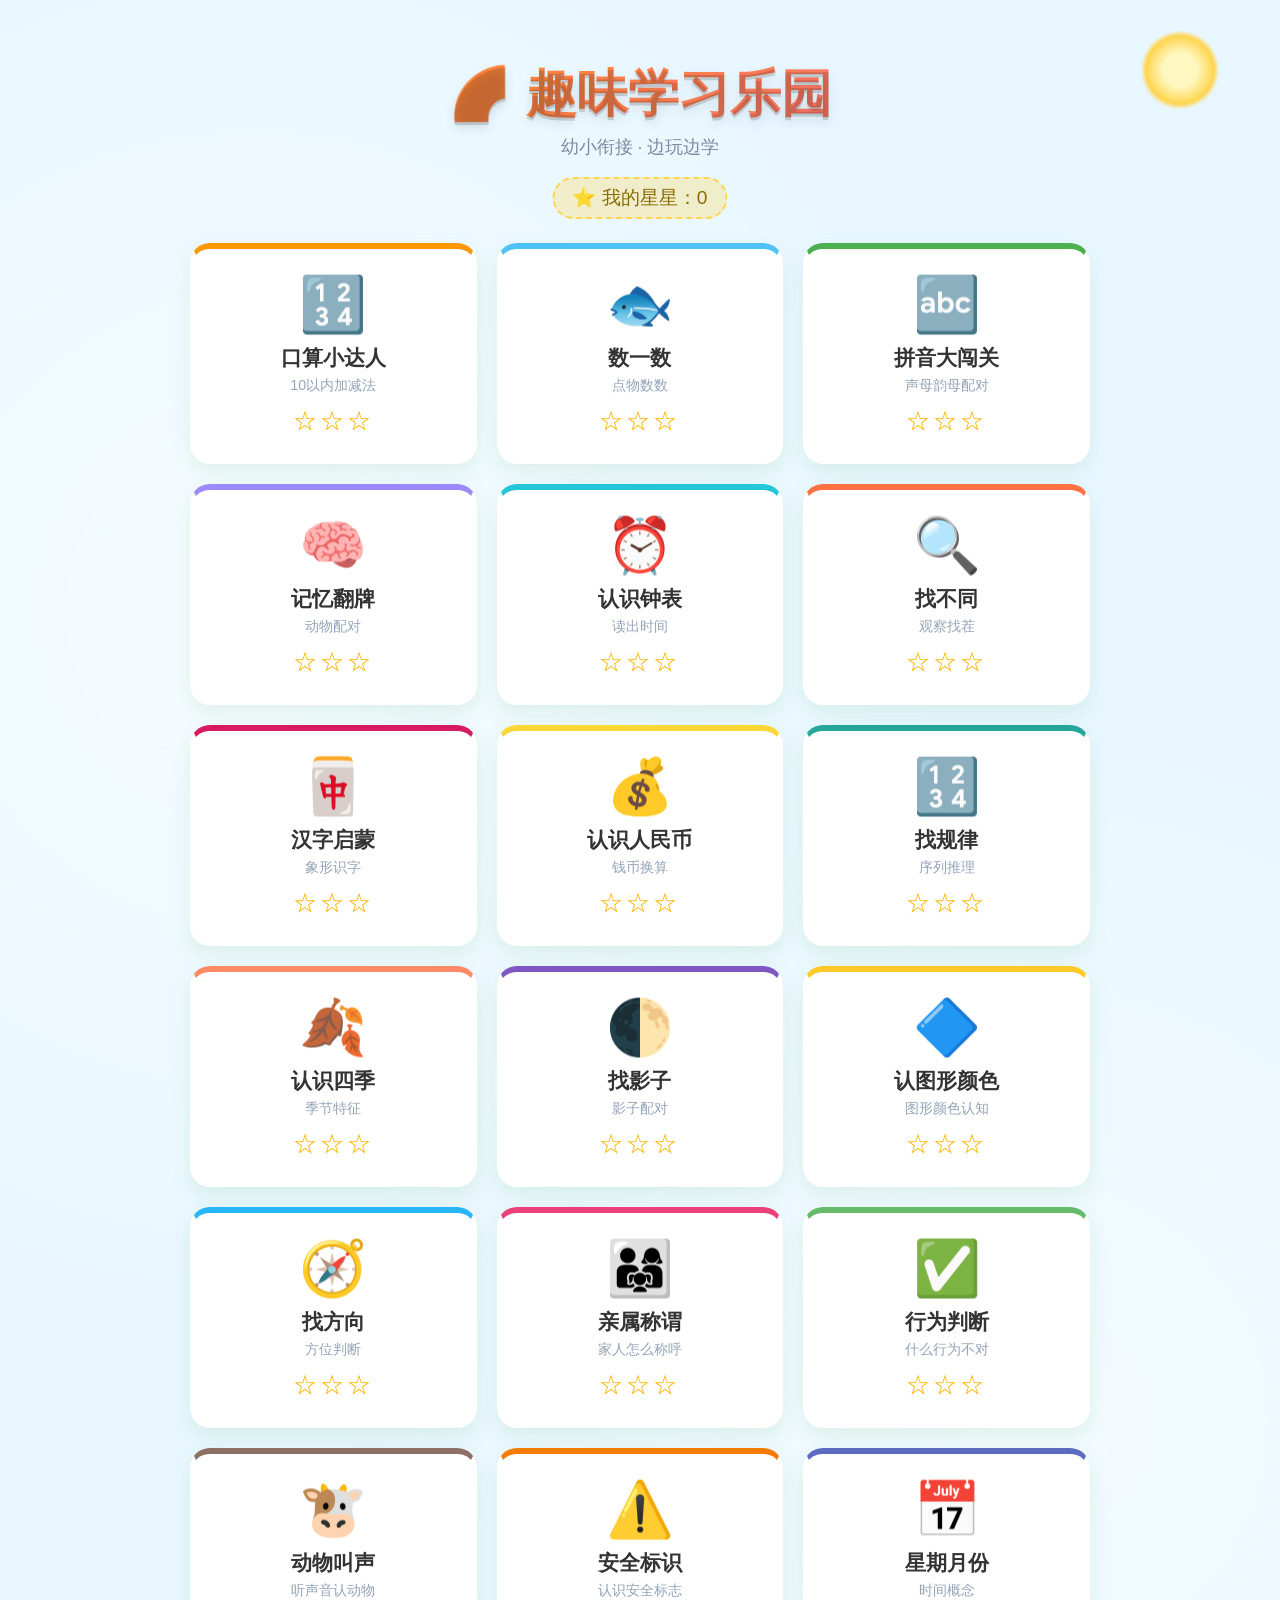
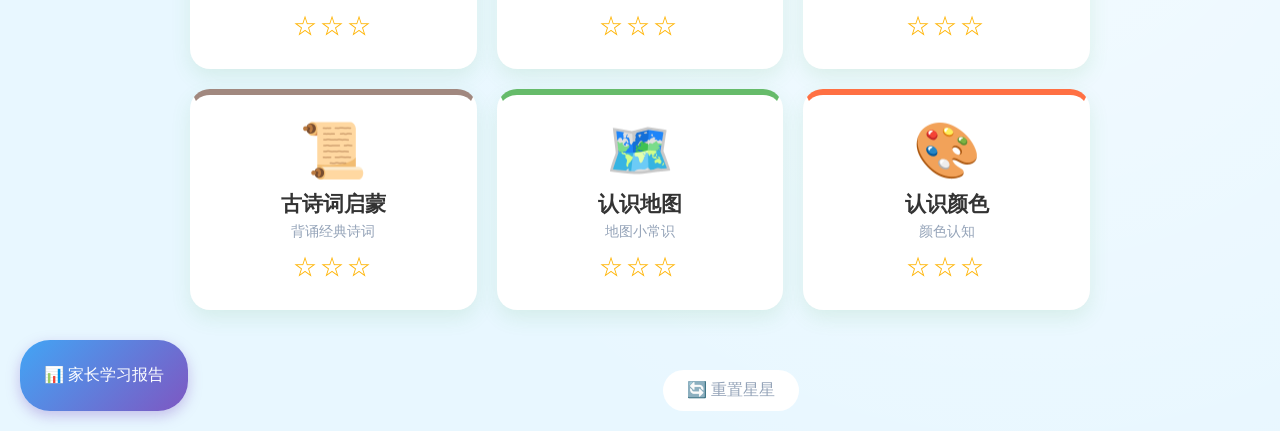
==== commit 9309a652: "feat: 新增2个启蒙游戏 - 认识地图/认识颜色，共21个游戏" ====
--- a/index.html
+++ b/index.html
@@ -132,6 +132,18 @@
       <div class="card-desc">背诵经典诗词</div>
       <div class="card-stars" id="stars-poem">☆☆☆</div>
     </div>
+    <div class="card" data-game="map">
+      <div class="card-icon">🗺️</div>
+      <div class="card-name">认识地图</div>
+      <div class="card-desc">地图小常识</div>
+      <div class="card-stars" id="stars-map">☆☆☆</div>
+    </div>
+    <div class="card" data-game="colors">
+      <div class="card-icon">🎨</div>
+      <div class="card-name">认识颜色</div>
+      <div class="card-desc">颜色认知</div>
+      <div class="card-stars" id="stars-colors">☆☆☆</div>
+    </div>
   </div>
   <div class="menu-actions">
     <button class="btn report-btn" id="reportBtn">📊 家长学习报告</button>
--- a/style.css
+++ b/style.css
@@ -101,6 +101,8 @@
 .card[data-game="safety"] { border-top: 6px solid #f57c00; }
 .card[data-game="calendar"] { border-top: 6px solid #5c6bc0; }
 .card[data-game="poem"] { border-top: 6px solid #a1887f; }
+.card[data-game="map"] { border-top: 6px solid #66bb6a; }
+.card[data-game="colors"] { border-top: 6px solid #ff7043; }
 
 .reset-btn {
   display: block; margin: 30px auto 0; background: #fff; color: #94a3b8;
@@ -519,3 +521,25 @@
   padding: 16px 30px; margin-bottom: 10px; box-shadow: 0 6px 16px rgba(0,0,0,.08);
   border-left: 6px solid #8d6e63;
 }
+
+/* ===== 认识颜色 - 色块选择 ===== */
+.color-pick-grid {
+  display: grid; grid-template-columns: repeat(4, 1fr); gap: 14px;
+  max-width: 400px; margin: 0 auto 16px;
+}
+.color-pick {
+  width: 100%; aspect-ratio: 1; border-radius: 18px; border: 3px solid rgba(0,0,0,.12);
+  cursor: pointer; transition: .18s; box-shadow: 0 4px 10px rgba(0,0,0,.1);
+}
+.color-pick:hover { transform: scale(1.08); box-shadow: 0 8px 18px rgba(0,0,0,.2); }
+.color-pick:active { transform: scale(.92); }
+.color-pick.correct { border-color: var(--green); box-shadow: 0 0 0 4px rgba(76,175,80,.3); animation: pop .4s; }
+.color-pick.wrong { border-color: #ef5350; box-shadow: 0 0 0 4px rgba(239,83,80,.3); animation: shake .4s; }
+.color-pick.disabled { pointer-events: none; opacity: .7; }
+.color-pick.correct-highlight { border-color: var(--green); box-shadow: 0 0 0 4px rgba(76,175,80,.3); animation: pop .4s; }
+
+/* ===== 认识地图 ===== */
+.map-emoji { font-size: 4rem; display: block; margin: 6px 0; }
+@media (max-width: 520px) {
+  .color-pick-grid { grid-template-columns: repeat(4, 1fr); gap: 8px; }
+}
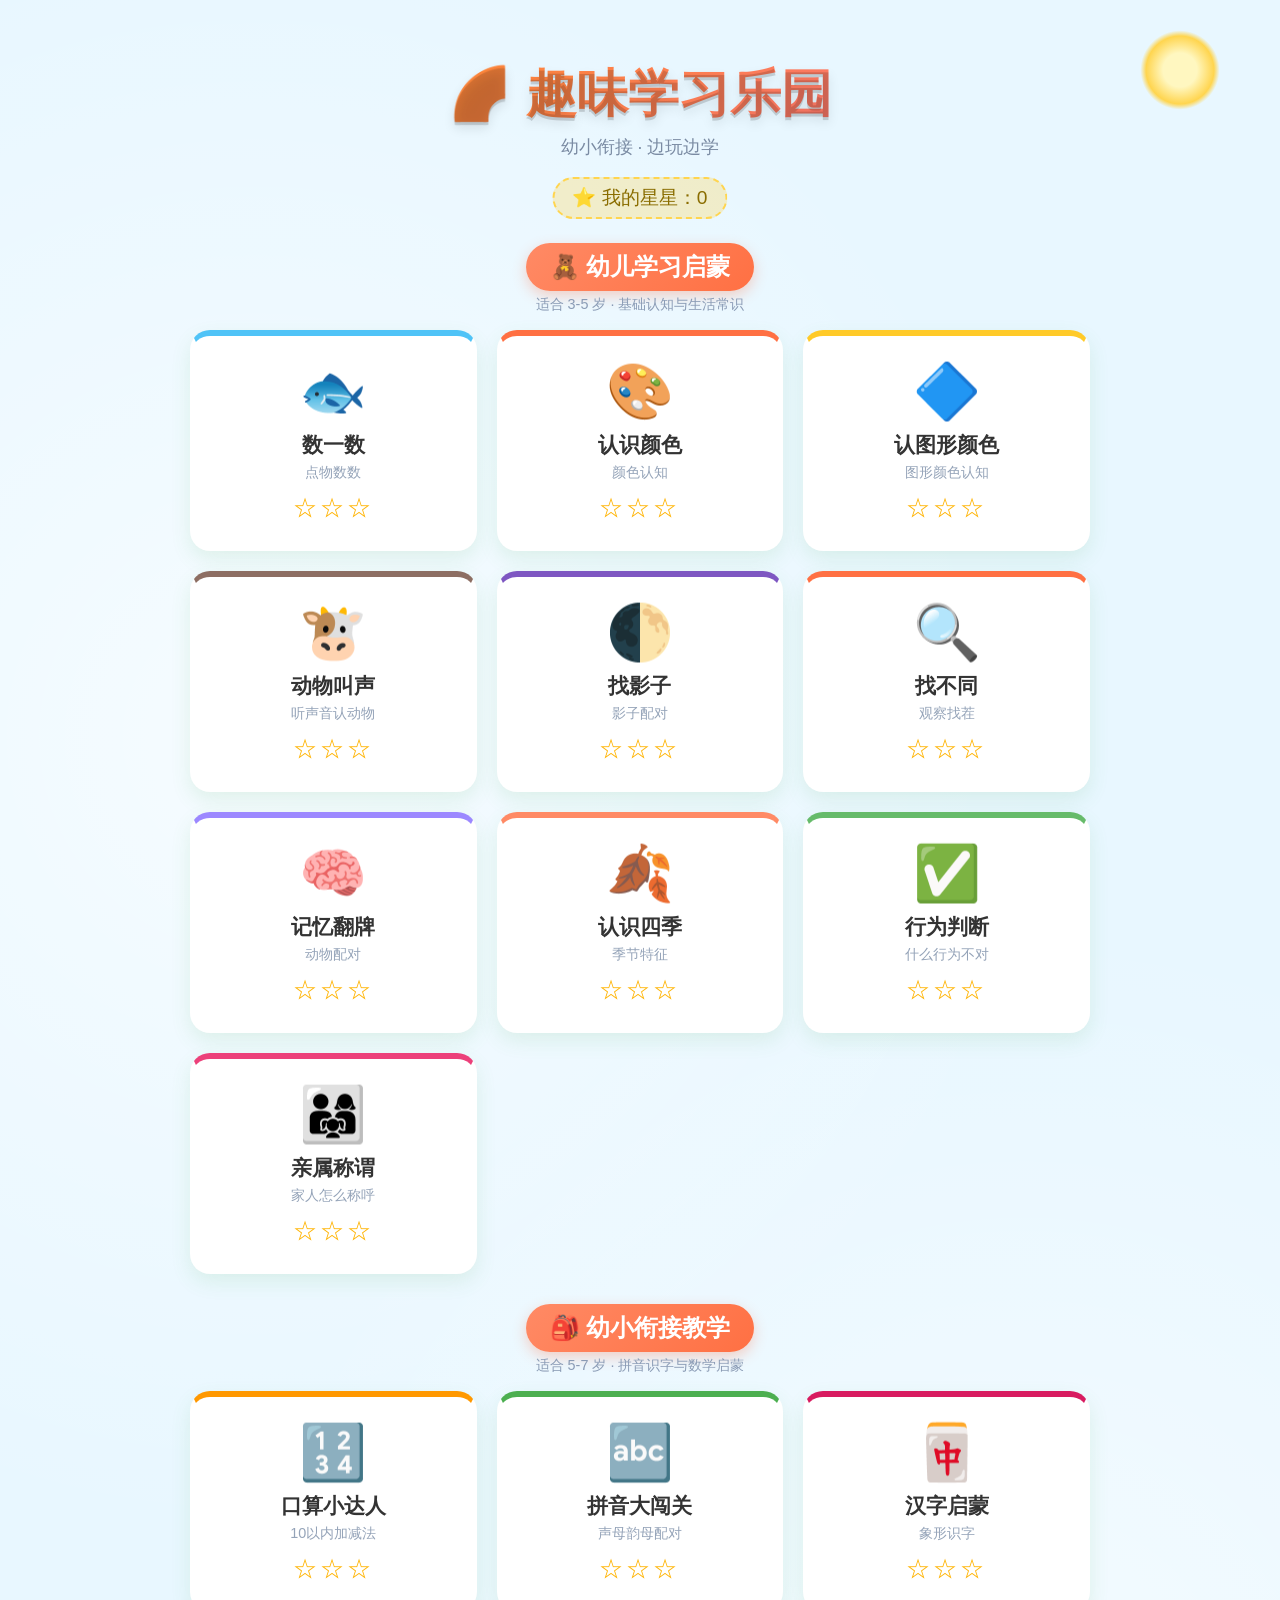
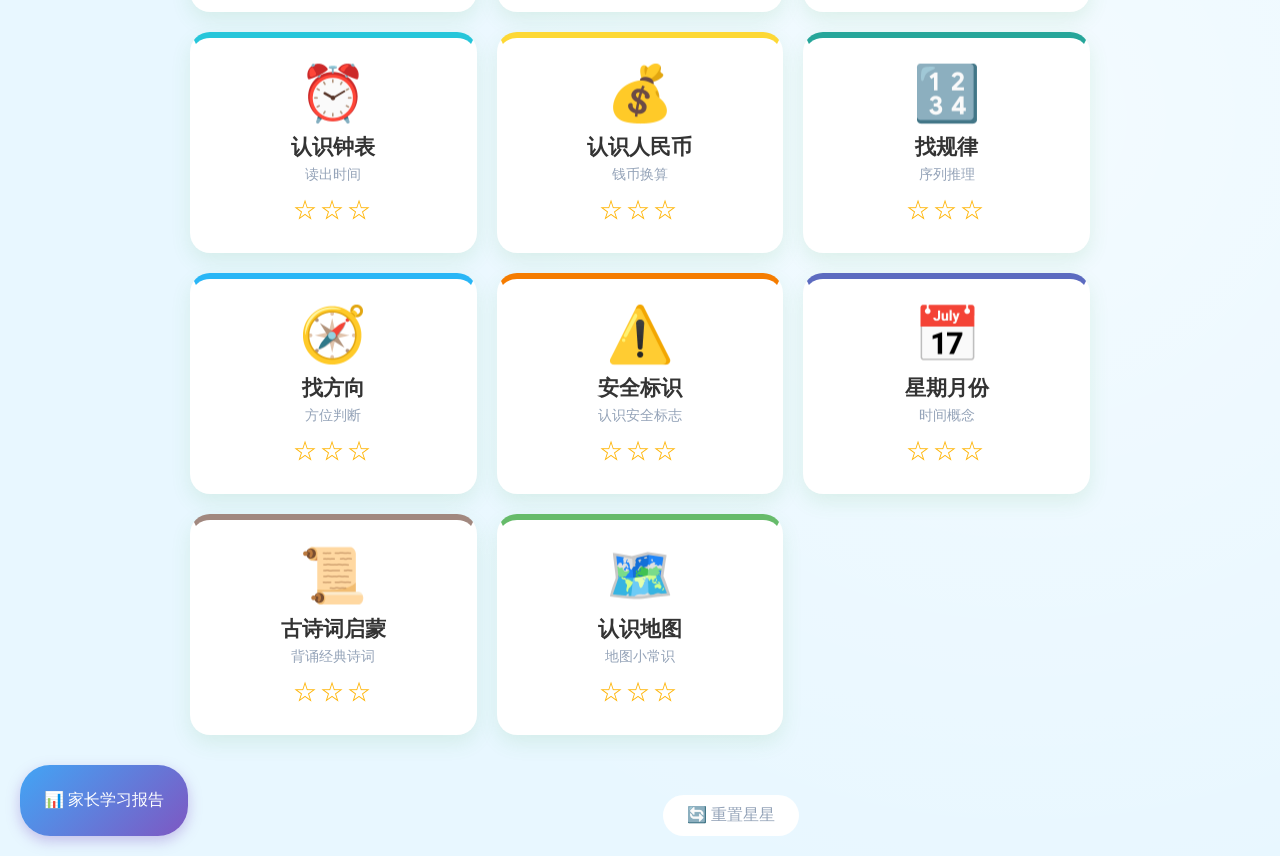
==== commit f625ec5b: "feat: 主菜单分类 - 幼儿学习启蒙(10个) + 幼小衔接教学(11个)" ====
--- a/index.html
+++ b/index.html
@@ -17,30 +17,93 @@
   <h1 class="title">🌈 趣味学习乐园</h1>
   <p class="subtitle">幼小衔接 · 边玩边学</p>
   <div class="star-total">⭐ 我的星星：<span id="totalStars">0</span></div>
-  <div class="menu-grid">
+  <div class="menu-section">
+    <div class="menu-section-title">🧸 幼儿学习启蒙</div>
+    <div class="menu-section-desc">适合 3-5 岁 · 基础认知与生活常识</div>
+    <div class="menu-grid">
+    <div class="card" data-game="count">
+      <div class="card-icon">🐟</div>
+      <div class="card-name">数一数</div>
+      <div class="card-desc">点物数数</div>
+      <div class="card-stars" id="stars-count">☆☆☆</div>
+    </div>
+    <div class="card" data-game="colors">
+      <div class="card-icon">🎨</div>
+      <div class="card-name">认识颜色</div>
+      <div class="card-desc">颜色认知</div>
+      <div class="card-stars" id="stars-colors">☆☆☆</div>
+    </div>
+    <div class="card" data-game="shapes">
+      <div class="card-icon">🔷</div>
+      <div class="card-name">认图形颜色</div>
+      <div class="card-desc">图形颜色认知</div>
+      <div class="card-stars" id="stars-shapes">☆☆☆</div>
+    </div>
+    <div class="card" data-game="animal">
+      <div class="card-icon">🐮</div>
+      <div class="card-name">动物叫声</div>
+      <div class="card-desc">听声音认动物</div>
+      <div class="card-stars" id="stars-animal">☆☆☆</div>
+    </div>
+    <div class="card" data-game="shadow">
+      <div class="card-icon">🌓</div>
+      <div class="card-name">找影子</div>
+      <div class="card-desc">影子配对</div>
+      <div class="card-stars" id="stars-shadow">☆☆☆</div>
+    </div>
+    <div class="card" data-game="spot">
+      <div class="card-icon">🔍</div>
+      <div class="card-name">找不同</div>
+      <div class="card-desc">观察找茬</div>
+      <div class="card-stars" id="stars-spot">☆☆☆</div>
+    </div>
+    <div class="card" data-game="memory">
+      <div class="card-icon">🧠</div>
+      <div class="card-name">记忆翻牌</div>
+      <div class="card-desc">动物配对</div>
+      <div class="card-stars" id="stars-memory">☆☆☆</div>
+    </div>
+    <div class="card" data-game="season">
+      <div class="card-icon">🍂</div>
+      <div class="card-name">认识四季</div>
+      <div class="card-desc">季节特征</div>
+      <div class="card-stars" id="stars-season">☆☆☆</div>
+    </div>
+    <div class="card" data-game="behavior">
+      <div class="card-icon">✅</div>
+      <div class="card-name">行为判断</div>
+      <div class="card-desc">什么行为不对</div>
+      <div class="card-stars" id="stars-behavior">☆☆☆</div>
+    </div>
+    <div class="card" data-game="family">
+      <div class="card-icon">👨‍👩‍👧</div>
+      <div class="card-name">亲属称谓</div>
+      <div class="card-desc">家人怎么称呼</div>
+      <div class="card-stars" id="stars-family">☆☆☆</div>
+    </div>
+    </div>
+  </div>
+  <div class="menu-section">
+    <div class="menu-section-title">🎒 幼小衔接教学</div>
+    <div class="menu-section-desc">适合 5-7 岁 · 拼音识字与数学启蒙</div>
+    <div class="menu-grid">
     <div class="card" data-game="math">
       <div class="card-icon">🔢</div>
       <div class="card-name">口算小达人</div>
       <div class="card-desc">10以内加减法</div>
       <div class="card-stars" id="stars-math">☆☆☆</div>
     </div>
-    <div class="card" data-game="count">
-      <div class="card-icon">🐟</div>
-      <div class="card-name">数一数</div>
-      <div class="card-desc">点物数数</div>
-      <div class="card-stars" id="stars-count">☆☆☆</div>
-    </div>
     <div class="card" data-game="pinyin">
       <div class="card-icon">🔤</div>
       <div class="card-name">拼音大闯关</div>
       <div class="card-desc">声母韵母配对</div>
       <div class="card-stars" id="stars-pinyin">☆☆☆</div>
     </div>
-    <div class="card" data-game="memory">
-      <div class="card-icon">🧠</div>
-      <div class="card-name">记忆翻牌</div>
-      <div class="card-desc">动物配对</div>
-      <div class="card-stars" id="stars-memory">☆☆☆</div>
+    <div class="card" data-game="hanzi">
+      <div class="card-icon">🀄</div>
+      <div class="card-name">汉字启蒙</div>
+      <div class="card-desc">象形识字</div>
+      <div class="card-stars" id="stars-hanzi">☆☆☆</div>
     </div>
     <div class="card" data-game="clock">
       <div class="card-icon">⏰</div>
@@ -48,18 +111,6 @@
       <div class="card-desc">读出时间</div>
       <div class="card-stars" id="stars-clock">☆☆☆</div>
     </div>
-    <div class="card" data-game="spot">
-      <div class="card-icon">🔍</div>
-      <div class="card-name">找不同</div>
-      <div class="card-desc">观察找茬</div>
-      <div class="card-stars" id="stars-spot">☆☆☆</div>
-    </div>
-    <div class="card" data-game="hanzi">
-      <div class="card-icon">🀄</div>
-      <div class="card-name">汉字启蒙</div>
-      <div class="card-desc">象形识字</div>
-      <div class="card-stars" id="stars-hanzi">☆☆☆</div>
-    </div>
     <div class="card" data-game="money">
       <div class="card-icon">💰</div>
       <div class="card-name">认识人民币</div>
@@ -72,48 +123,12 @@
       <div class="card-desc">序列推理</div>
       <div class="card-stars" id="stars-pattern">☆☆☆</div>
     </div>
-    <div class="card" data-game="season">
-      <div class="card-icon">🍂</div>
-      <div class="card-name">认识四季</div>
-      <div class="card-desc">季节特征</div>
-      <div class="card-stars" id="stars-season">☆☆☆</div>
-    </div>
-    <div class="card" data-game="shadow">
-      <div class="card-icon">🌓</div>
-      <div class="card-name">找影子</div>
-      <div class="card-desc">影子配对</div>
-      <div class="card-stars" id="stars-shadow">☆☆☆</div>
-    </div>
-    <div class="card" data-game="shapes">
-      <div class="card-icon">🔷</div>
-      <div class="card-name">认图形颜色</div>
-      <div class="card-desc">图形颜色认知</div>
-      <div class="card-stars" id="stars-shapes">☆☆☆</div>
-    </div>
     <div class="card" data-game="direction">
       <div class="card-icon">🧭</div>
       <div class="card-name">找方向</div>
       <div class="card-desc">方位判断</div>
       <div class="card-stars" id="stars-direction">☆☆☆</div>
     </div>
-    <div class="card" data-game="family">
-      <div class="card-icon">👨‍👩‍👧</div>
-      <div class="card-name">亲属称谓</div>
-      <div class="card-desc">家人怎么称呼</div>
-      <div class="card-stars" id="stars-family">☆☆☆</div>
-    </div>
-    <div class="card" data-game="behavior">
-      <div class="card-icon">✅</div>
-      <div class="card-name">行为判断</div>
-      <div class="card-desc">什么行为不对</div>
-      <div class="card-stars" id="stars-behavior">☆☆☆</div>
-    </div>
-    <div class="card" data-game="animal">
-      <div class="card-icon">🐮</div>
-      <div class="card-name">动物叫声</div>
-      <div class="card-desc">听声音认动物</div>
-      <div class="card-stars" id="stars-animal">☆☆☆</div>
-    </div>
     <div class="card" data-game="safety">
       <div class="card-icon">⚠️</div>
       <div class="card-name">安全标识</div>
@@ -138,11 +153,6 @@
       <div class="card-desc">地图小常识</div>
       <div class="card-stars" id="stars-map">☆☆☆</div>
     </div>
-    <div class="card" data-game="colors">
-      <div class="card-icon">🎨</div>
-      <div class="card-name">认识颜色</div>
-      <div class="card-desc">颜色认知</div>
-      <div class="card-stars" id="stars-colors">☆☆☆</div>
     </div>
   </div>
   <div class="menu-actions">
--- a/style.css
+++ b/style.css
@@ -543,3 +543,18 @@
 @media (max-width: 520px) {
   .color-pick-grid { grid-template-columns: repeat(4, 1fr); gap: 8px; }
 }
+
+/* ===== 菜单分类区块 ===== */
+.menu-section { max-width: 960px; margin: 0 auto 30px; position: relative; z-index: 1; }
+.menu-section-title {
+  text-align: center; font-size: 1.5rem; font-weight: 800; color: #fff;
+  padding: 8px 24px; border-radius: 30px; display: inline-block;
+  margin: 0 auto 4px; background: linear-gradient(135deg, #ff8a65, #ff7043);
+  box-shadow: 0 5px 14px rgba(255,112,67,.3);
+}
+.menu-section:nth-of-type(2) .menu-section-title {
+  background: linear-gradient(135deg, #42a5f5, #5c6bc0);
+  box-shadow: 0 5px 14px rgba(92,107,192,.3);
+}
+.menu-section-title { display: block; width: fit-content; }
+.menu-section-desc { text-align: center; color: #8a9bb5; font-size: .9rem; margin-bottom: 16px; }
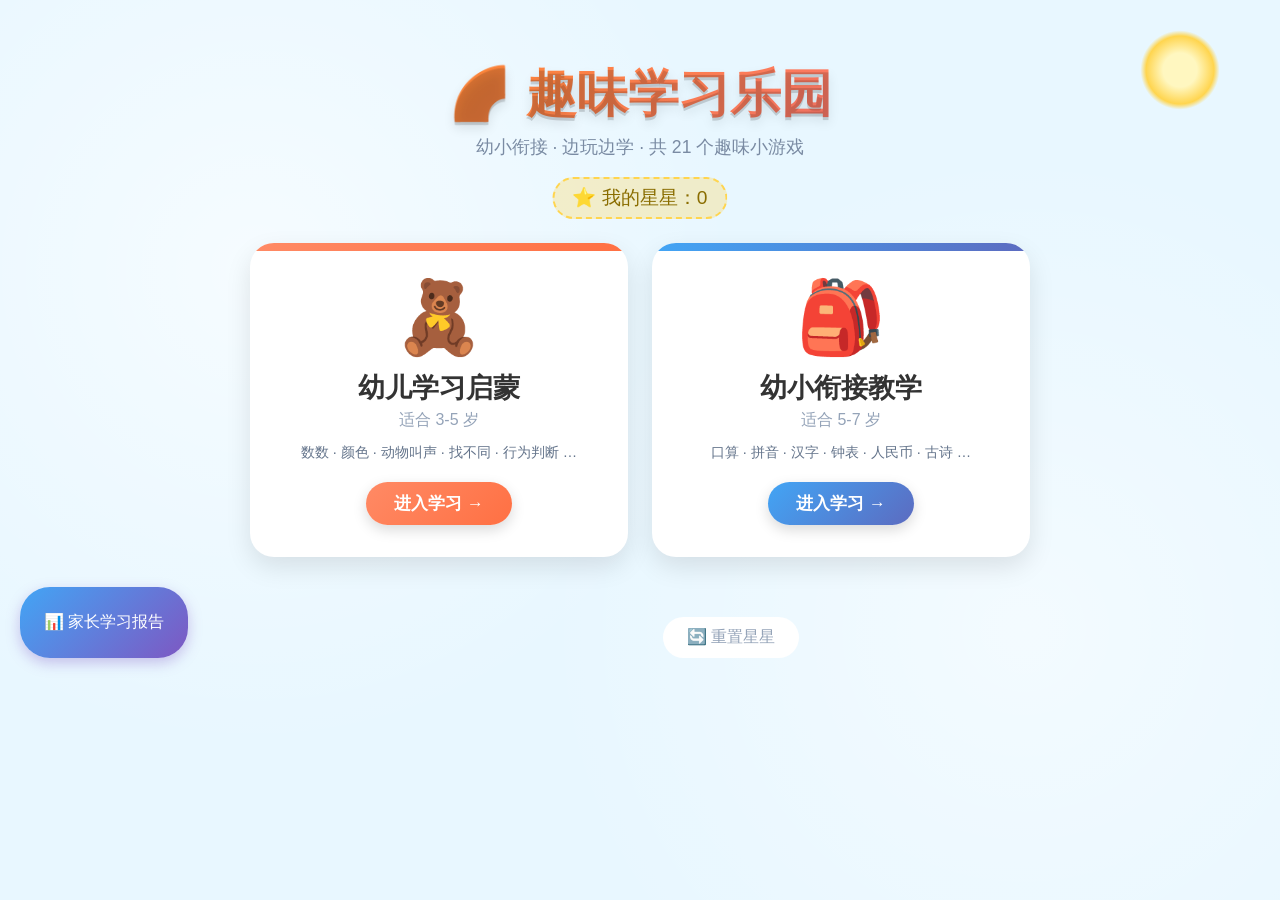
==== commit 3d449d30: "feat: 拆分为独立分类页 - index(分类首页) + preschool(幼儿10游戏) + primary(衔接11游戏)" ====
--- a/index.html
+++ b/index.html
@@ -7,7 +7,7 @@
 <link rel="stylesheet" href="style.css">
 </head>
 <body>
-<!-- ===== 主菜单 ===== -->
+<!-- ===== 分类首页 ===== -->
 <div id="menuScreen" class="screen active">
   <div class="sky">
     <div class="sun"></div>
@@ -15,146 +15,27 @@
     <div class="cloud c2"></div>
   </div>
   <h1 class="title">🌈 趣味学习乐园</h1>
-  <p class="subtitle">幼小衔接 · 边玩边学</p>
+  <p class="subtitle">幼小衔接 · 边玩边学 · 共 21 个趣味小游戏</p>
   <div class="star-total">⭐ 我的星星：<span id="totalStars">0</span></div>
-  <div class="menu-section">
-    <div class="menu-section-title">🧸 幼儿学习启蒙</div>
-    <div class="menu-section-desc">适合 3-5 岁 · 基础认知与生活常识</div>
-    <div class="menu-grid">
-    <div class="card" data-game="count">
-      <div class="card-icon">🐟</div>
-      <div class="card-name">数一数</div>
-      <div class="card-desc">点物数数</div>
-      <div class="card-stars" id="stars-count">☆☆☆</div>
-    </div>
-    <div class="card" data-game="colors">
-      <div class="card-icon">🎨</div>
-      <div class="card-name">认识颜色</div>
-      <div class="card-desc">颜色认知</div>
-      <div class="card-stars" id="stars-colors">☆☆☆</div>
-    </div>
-    <div class="card" data-game="shapes">
-      <div class="card-icon">🔷</div>
-      <div class="card-name">认图形颜色</div>
-      <div class="card-desc">图形颜色认知</div>
-      <div class="card-stars" id="stars-shapes">☆☆☆</div>
-    </div>
-    <div class="card" data-game="animal">
-      <div class="card-icon">🐮</div>
-      <div class="card-name">动物叫声</div>
-      <div class="card-desc">听声音认动物</div>
-      <div class="card-stars" id="stars-animal">☆☆☆</div>
-    </div>
-    <div class="card" data-game="shadow">
-      <div class="card-icon">🌓</div>
-      <div class="card-name">找影子</div>
-      <div class="card-desc">影子配对</div>
-      <div class="card-stars" id="stars-shadow">☆☆☆</div>
-    </div>
-    <div class="card" data-game="spot">
-      <div class="card-icon">🔍</div>
-      <div class="card-name">找不同</div>
-      <div class="card-desc">观察找茬</div>
-      <div class="card-stars" id="stars-spot">☆☆☆</div>
-    </div>
-    <div class="card" data-game="memory">
-      <div class="card-icon">🧠</div>
-      <div class="card-name">记忆翻牌</div>
-      <div class="card-desc">动物配对</div>
-      <div class="card-stars" id="stars-memory">☆☆☆</div>
-    </div>
-    <div class="card" data-game="season">
-      <div class="card-icon">🍂</div>
-      <div class="card-name">认识四季</div>
-      <div class="card-desc">季节特征</div>
-      <div class="card-stars" id="stars-season">☆☆☆</div>
-    </div>
-    <div class="card" data-game="behavior">
-      <div class="card-icon">✅</div>
-      <div class="card-name">行为判断</div>
-      <div class="card-desc">什么行为不对</div>
-      <div class="card-stars" id="stars-behavior">☆☆☆</div>
-    </div>
-    <div class="card" data-game="family">
-      <div class="card-icon">👨‍👩‍👧</div>
-      <div class="card-name">亲属称谓</div>
-      <div class="card-desc">家人怎么称呼</div>
-      <div class="card-stars" id="stars-family">☆☆☆</div>
-    </div>
-    </div>
+
+  <!-- 分类入口 -->
+  <div class="category-grid">
+    <a class="category-card cat-preschool" href="preschool.html">
+      <div class="category-emoji">🧸</div>
+      <div class="category-name">幼儿学习启蒙</div>
+      <div class="category-desc">适合 3-5 岁</div>
+      <div class="category-games">数数 · 颜色 · 动物叫声 · 找不同 · 行为判断 …</div>
+      <div class="category-btn">进入学习 →</div>
+    </a>
+    <a class="category-card cat-primary" href="primary.html">
+      <div class="category-emoji">🎒</div>
+      <div class="category-name">幼小衔接教学</div>
+      <div class="category-desc">适合 5-7 岁</div>
+      <div class="category-games">口算 · 拼音 · 汉字 · 钟表 · 人民币 · 古诗 …</div>
+      <div class="category-btn">进入学习 →</div>
+    </a>
   </div>
-  <div class="menu-section">
-    <div class="menu-section-title">🎒 幼小衔接教学</div>
-    <div class="menu-section-desc">适合 5-7 岁 · 拼音识字与数学启蒙</div>
-    <div class="menu-grid">
-    <div class="card" data-game="math">
-      <div class="card-icon">🔢</div>
-      <div class="card-name">口算小达人</div>
-      <div class="card-desc">10以内加减法</div>
-      <div class="card-stars" id="stars-math">☆☆☆</div>
-    </div>
-    <div class="card" data-game="pinyin">
-      <div class="card-icon">🔤</div>
-      <div class="card-name">拼音大闯关</div>
-      <div class="card-desc">声母韵母配对</div>
-      <div class="card-stars" id="stars-pinyin">☆☆☆</div>
-    </div>
-    <div class="card" data-game="hanzi">
-      <div class="card-icon">🀄</div>
-      <div class="card-name">汉字启蒙</div>
-      <div class="card-desc">象形识字</div>
-      <div class="card-stars" id="stars-hanzi">☆☆☆</div>
-    </div>
-    <div class="card" data-game="clock">
-      <div class="card-icon">⏰</div>
-      <div class="card-name">认识钟表</div>
-      <div class="card-desc">读出时间</div>
-      <div class="card-stars" id="stars-clock">☆☆☆</div>
-    </div>
-    <div class="card" data-game="money">
-      <div class="card-icon">💰</div>
-      <div class="card-name">认识人民币</div>
-      <div class="card-desc">钱币换算</div>
-      <div class="card-stars" id="stars-money">☆☆☆</div>
-    </div>
-    <div class="card" data-game="pattern">
-      <div class="card-icon">🔢</div>
-      <div class="card-name">找规律</div>
-      <div class="card-desc">序列推理</div>
-      <div class="card-stars" id="stars-pattern">☆☆☆</div>
-    </div>
-    <div class="card" data-game="direction">
-      <div class="card-icon">🧭</div>
-      <div class="card-name">找方向</div>
-      <div class="card-desc">方位判断</div>
-      <div class="card-stars" id="stars-direction">☆☆☆</div>
-    </div>
-    <div class="card" data-game="safety">
-      <div class="card-icon">⚠️</div>
-      <div class="card-name">安全标识</div>
-      <div class="card-desc">认识安全标志</div>
-      <div class="card-stars" id="stars-safety">☆☆☆</div>
-    </div>
-    <div class="card" data-game="calendar">
-      <div class="card-icon">📅</div>
-      <div class="card-name">星期月份</div>
-      <div class="card-desc">时间概念</div>
-      <div class="card-stars" id="stars-calendar">☆☆☆</div>
-    </div>
-    <div class="card" data-game="poem">
-      <div class="card-icon">📜</div>
-      <div class="card-name">古诗词启蒙</div>
-      <div class="card-desc">背诵经典诗词</div>
-      <div class="card-stars" id="stars-poem">☆☆☆</div>
-    </div>
-    <div class="card" data-game="map">
-      <div class="card-icon">🗺️</div>
-      <div class="card-name">认识地图</div>
-      <div class="card-desc">地图小常识</div>
-      <div class="card-stars" id="stars-map">☆☆☆</div>
-    </div>
-    </div>
-  </div>
+
   <div class="menu-actions">
     <button class="btn report-btn" id="reportBtn">📊 家长学习报告</button>
     <button class="btn reset-btn" id="resetBtn">🔄 重置星星</button>
@@ -185,7 +66,7 @@
   </div>
 </div>
 
-<!-- ===== 游戏容器（动态注入） ===== -->
+<!-- ===== 游戏容器（首页不直接用，但保留以防万一） ===== -->
 <div id="gameScreen" class="screen">
   <div class="game-topbar">
     <button class="btn back-btn" id="backBtn">← 返回</button>
--- a/style.css
+++ b/style.css
@@ -558,3 +558,43 @@
 }
 .menu-section-title { display: block; width: fit-content; }
 .menu-section-desc { text-align: center; color: #8a9bb5; font-size: .9rem; margin-bottom: 16px; }
+
+/* ===== 分类首页入口 ===== */
+.category-grid {
+  display: grid; grid-template-columns: repeat(auto-fit, minmax(280px, 1fr));
+  gap: 24px; max-width: 780px; margin: 0 auto 28px; position: relative; z-index: 1;
+}
+.category-card {
+  background: #fff; border-radius: 24px; padding: 32px 24px; text-align: center;
+  box-shadow: 0 10px 26px rgba(0,0,0,.1); cursor: pointer; display: block;
+  transition: transform .2s, box-shadow .2s; text-decoration: none; position: relative; overflow: hidden;
+}
+.category-card:hover { transform: translateY(-8px) scale(1.02); box-shadow: 0 18px 40px rgba(0,0,0,.16); }
+.category-card:active { transform: scale(.97); }
+.category-card::before {
+  content: ''; position: absolute; top: 0; left: 0; right: 0; height: 8px;
+}
+.cat-preschool::before { background: linear-gradient(90deg, #ff8a65, #ff7043); }
+.cat-primary::before { background: linear-gradient(90deg, #42a5f5, #5c6bc0); }
+.category-emoji { font-size: 4.5rem; animation: bounce 2s infinite; }
+.cat-primary .category-emoji { animation-delay: .3s; }
+.category-name { font-size: 1.7rem; font-weight: 800; color: #333; margin: 10px 0 4px; }
+.category-desc { color: #94a3b8; font-size: 1rem; margin-bottom: 10px; }
+.category-games { color: #64748b; font-size: .9rem; margin-bottom: 18px; line-height: 1.6; }
+.category-btn {
+  display: inline-block; color: #fff; padding: 10px 28px; border-radius: 30px;
+  font-size: 1.05rem; font-weight: 700; box-shadow: 0 5px 14px rgba(0,0,0,.15);
+}
+.cat-preschool .category-btn { background: linear-gradient(135deg, #ff8a65, #ff7043); }
+.cat-primary .category-btn { background: linear-gradient(135deg, #42a5f5, #5c6bc0); }
+
+/* ===== 分类页顶部操作 ===== */
+.page-actions {
+  display: flex; justify-content: center; gap: 12px; margin: 0 auto 24px;
+  flex-wrap: wrap; position: relative; z-index: 1;
+}
+
+@media (max-width: 520px) {
+  .category-grid { grid-template-columns: 1fr; gap: 16px; }
+  .category-emoji { font-size: 3.4rem; }
+}
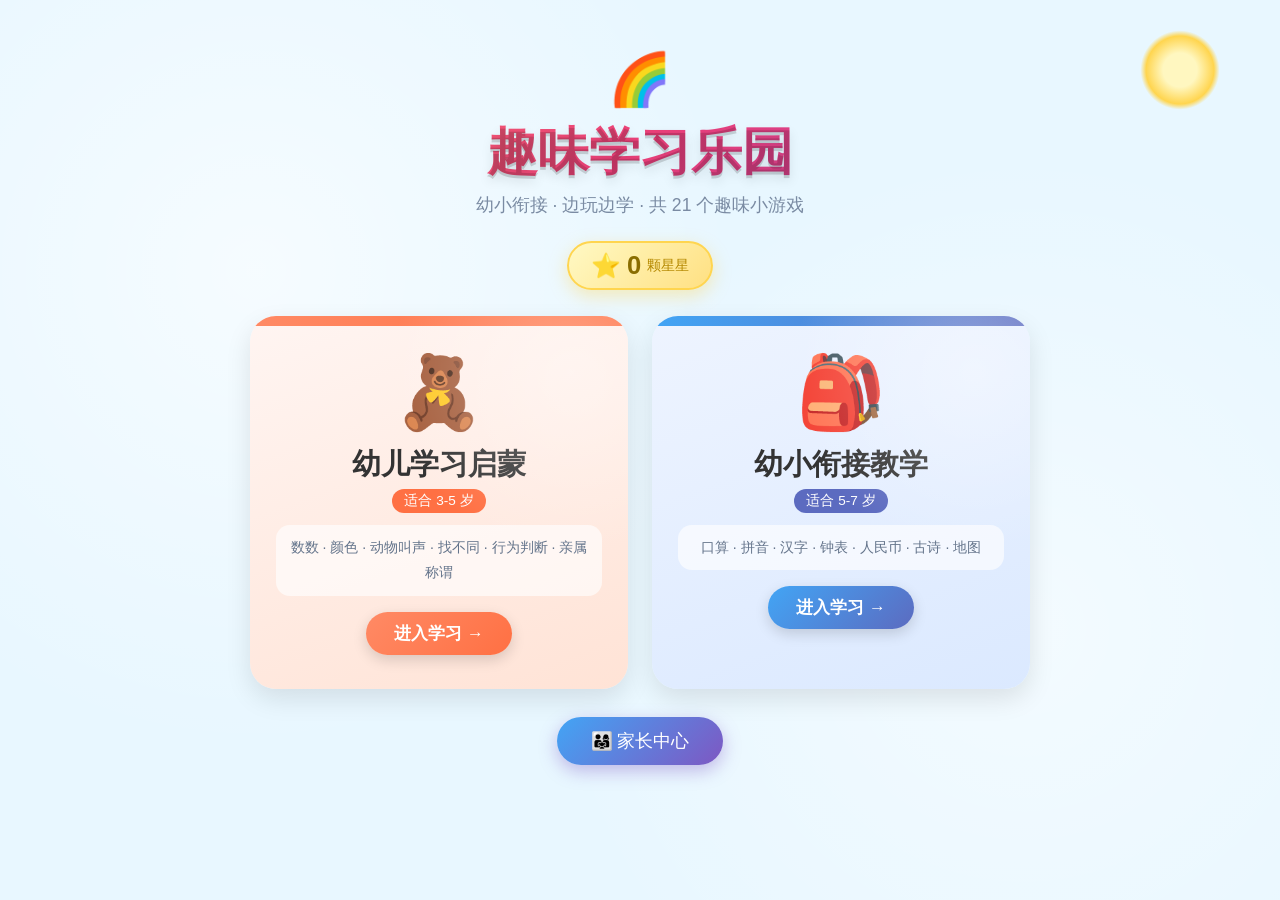
==== commit 21a379f9: "feat: 首页视觉优化 + 家长中心统一入口（学习报告/重置星星/清除记录合并）" ====
--- a/index.html
+++ b/index.html
@@ -14,31 +14,53 @@
     <div class="cloud c1"></div>
     <div class="cloud c2"></div>
   </div>
-  <h1 class="title">🌈 趣味学习乐园</h1>
-  <p class="subtitle">幼小衔接 · 边玩边学 · 共 21 个趣味小游戏</p>
-  <div class="star-total">⭐ 我的星星：<span id="totalStars">0</span></div>
+
+  <header class="home-header">
+    <div class="home-logo">🌈</div>
+    <h1 class="title">趣味学习乐园</h1>
+    <p class="subtitle">幼小衔接 · 边玩边学 · 共 21 个趣味小游戏</p>
+    <div class="home-stars">
+      <span class="home-stars-icon">⭐</span>
+      <span class="home-stars-num" id="totalStars">0</span>
+      <span class="home-stars-label">颗星星</span>
+    </div>
+  </header>
 
   <!-- 分类入口 -->
   <div class="category-grid">
     <a class="category-card cat-preschool" href="preschool.html">
-      <div class="category-emoji">🧸</div>
-      <div class="category-name">幼儿学习启蒙</div>
-      <div class="category-desc">适合 3-5 岁</div>
-      <div class="category-games">数数 · 颜色 · 动物叫声 · 找不同 · 行为判断 …</div>
-      <div class="category-btn">进入学习 →</div>
+      <div class="category-card-inner">
+        <div class="category-emoji">🧸</div>
+        <div class="category-name">幼儿学习启蒙</div>
+        <div class="category-desc">适合 3-5 岁</div>
+        <div class="category-games">数数 · 颜色 · 动物叫声 · 找不同 · 行为判断 · 亲属称谓</div>
+        <div class="category-btn">进入学习 →</div>
+      </div>
     </a>
     <a class="category-card cat-primary" href="primary.html">
-      <div class="category-emoji">🎒</div>
-      <div class="category-name">幼小衔接教学</div>
-      <div class="category-desc">适合 5-7 岁</div>
-      <div class="category-games">口算 · 拼音 · 汉字 · 钟表 · 人民币 · 古诗 …</div>
-      <div class="category-btn">进入学习 →</div>
+      <div class="category-card-inner">
+        <div class="category-emoji">🎒</div>
+        <div class="category-name">幼小衔接教学</div>
+        <div class="category-desc">适合 5-7 岁</div>
+        <div class="category-games">口算 · 拼音 · 汉字 · 钟表 · 人民币 · 古诗 · 地图</div>
+        <div class="category-btn">进入学习 →</div>
+      </div>
     </a>
   </div>
 
-  <div class="menu-actions">
-    <button class="btn report-btn" id="reportBtn">📊 家长学习报告</button>
-    <button class="btn reset-btn" id="resetBtn">🔄 重置星星</button>
+  <footer class="home-footer">
+    <button class="btn parent-btn" id="reportBtn">👨‍👩‍👧 家长中心</button>
+  </footer>
+</div>
+
+<!-- ===== 家长中心弹层（菜单） ===== -->
+<div id="parentMenu" class="parent-menu hidden">
+  <div class="parent-menu-box">
+    <div class="parent-menu-title">👨‍👩‍👧 家长中心</div>
+    <button class="parent-menu-item" id="parentReportBtn">📊 学习报告</button>
+    <button class="parent-menu-item danger" id="parentResetBtn">🔄 重置星星</button>
+    <button class="parent-menu-item danger" id="parentResetAllBtn">🗑️ 清除全部记录</button>
+    <button class="parent-menu-item cancel" id="parentMenuCancel">✖ 关闭</button>
   </div>
 </div>
 
--- a/style.css
+++ b/style.css
@@ -598,3 +598,73 @@
   .category-grid { grid-template-columns: 1fr; gap: 16px; }
   .category-emoji { font-size: 3.4rem; }
 }
+
+/* ===== 首页头部 ===== */
+.home-header { position: relative; z-index: 1; text-align: center; padding-top: 30px; }
+.home-logo { font-size: 3.2rem; animation: bounce 2s infinite; }
+.home-header .title {
+  padding-top: 8px;
+  background: linear-gradient(135deg, #ff8a65, #ec407a, #ab47bc);
+  -webkit-background-clip: text; background-clip: text; -webkit-text-fill-color: transparent;
+}
+.home-header .subtitle { color: #7a8ba3; }
+.home-stars {
+  display: inline-flex; align-items: center; gap: 6px;
+  background: linear-gradient(135deg, #fff9c4, #ffe082); border: 2px solid #ffd54f;
+  border-radius: 40px; padding: 8px 22px; margin-top: 6px;
+  box-shadow: 0 6px 18px rgba(255,213,79,.4);
+}
+.home-stars-icon { font-size: 1.5rem; }
+.home-stars-num { font-size: 1.6rem; font-weight: 800; color: #8a6d00; }
+.home-stars-label { font-size: .9rem; color: #b58900; }
+
+/* ===== 分类大卡片（增强） ===== */
+.category-grid { margin-top: 26px; }
+.category-card { border-radius: 26px; padding: 0; overflow: hidden; }
+.category-card-inner { padding: 34px 26px; position: relative; }
+.category-card::after {
+  content: ''; position: absolute; inset: 0;
+  background: radial-gradient(circle at 85% 15%, rgba(255,255,255,.35), transparent 40%);
+  pointer-events: none;
+}
+.cat-preschool { background: linear-gradient(160deg, #fff5f2, #ffe3d6); }
+.cat-primary { background: linear-gradient(160deg, #eef4ff, #dbe9ff); }
+.category-card::before { height: 10px; border-radius: 26px 26px 0 0; }
+.cat-preschool::before { background: linear-gradient(90deg, #ff8a65, #ff7043); }
+.cat-primary::before { background: linear-gradient(90deg, #42a5f5, #5c6bc0); }
+.category-name { font-size: 1.8rem; }
+.category-desc {
+  display: inline-block; color: #fff; font-size: .85rem; padding: 3px 12px; border-radius: 20px; margin-bottom: 12px;
+}
+.cat-preschool .category-desc { background: #ff7043; }
+.cat-primary .category-desc { background: #5c6bc0; }
+.category-games { font-size: .88rem; line-height: 1.8; background: rgba(255,255,255,.65); border-radius: 14px; padding: 10px 14px; margin-bottom: 16px; }
+
+/* ===== 首页底部 ===== */
+.home-footer { text-align: center; margin-top: 26px; position: relative; z-index: 1; }
+.parent-btn {
+  background: linear-gradient(135deg, #42a5f5, #7e57c2); color: #fff;
+  padding: 12px 34px; border-radius: 40px; font-size: 1.1rem;
+  box-shadow: 0 6px 18px rgba(126,87,194,.4);
+}
+
+/* ===== 家长中心弹层 ===== */
+.parent-menu {
+  position: fixed; inset: 0; background: rgba(30,41,59,.55); z-index: 300;
+  display: flex; align-items: center; justify-content: center; backdrop-filter: blur(4px);
+}
+.parent-menu-box {
+  background: #fff; border-radius: 24px; padding: 26px 22px; width: 320px; max-width: 90%;
+  box-shadow: 0 20px 60px rgba(0,0,0,.25); animation: popIn .35s cubic-bezier(.34,1.56,.64,1);
+}
+.parent-menu-title { text-align: center; font-size: 1.4rem; font-weight: 800; color: #334155; margin-bottom: 18px; }
+.parent-menu-item {
+  display: block; width: 100%; padding: 13px 18px; margin-bottom: 10px;
+  background: #f1f5f9; border: none; border-radius: 14px; font-size: 1.05rem;
+  cursor: pointer; color: #334155; font-family: inherit; text-align: center; transition: .15s;
+}
+.parent-menu-item:hover { background: #e2e8f0; transform: translateY(-2px); }
+.parent-menu-item.danger { background: #fff1f0; color: #d32f2f; }
+.parent-menu-item.danger:hover { background: #ffd7d6; }
+.parent-menu-item.cancel { background: transparent; color: #94a3b8; margin-bottom: 0; }
+.parent-menu-item.cancel:hover { background: #f8fafc; transform: none; }
